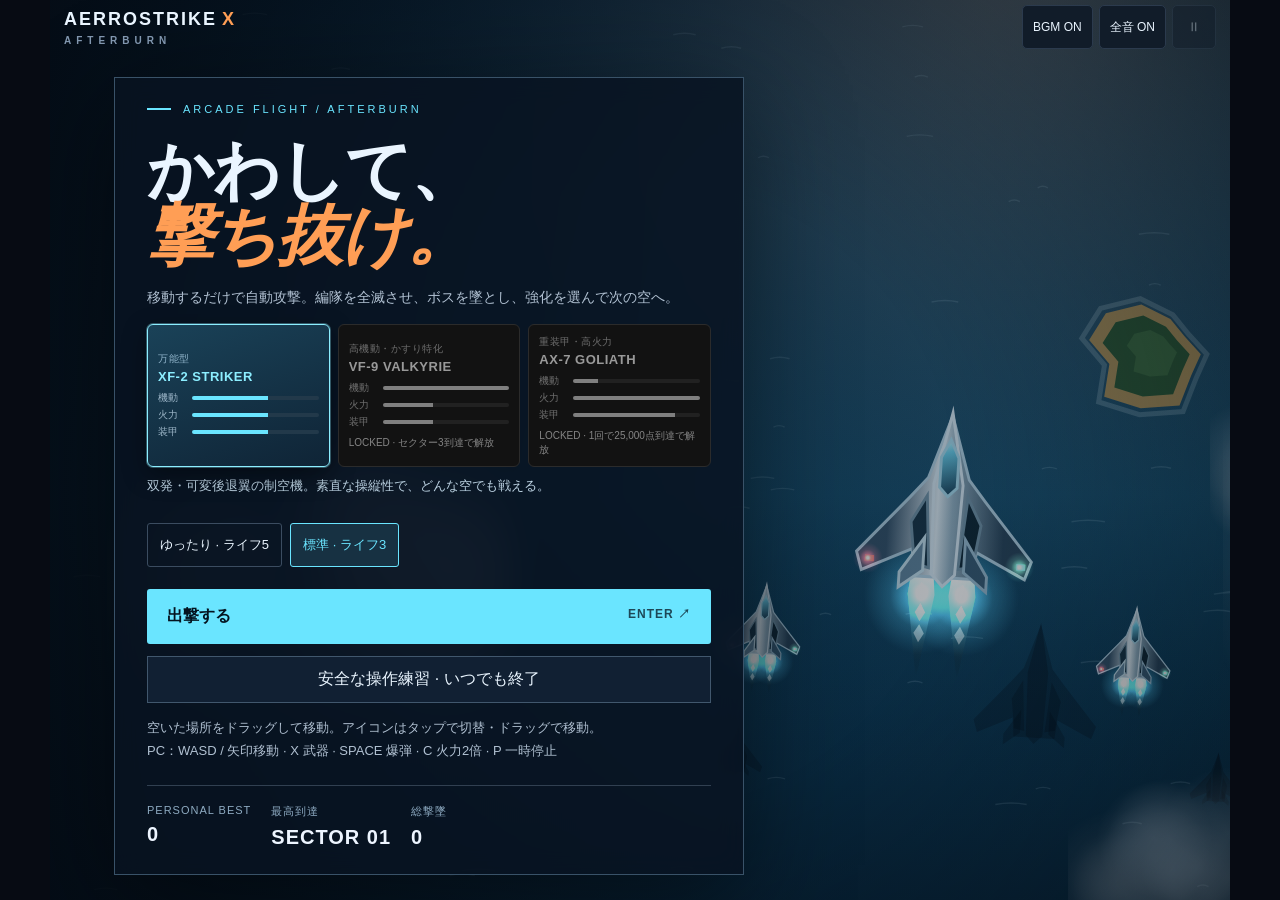
==== index.html @ 3c18a279 "AFTERBURN overhaul: journey-map driven rebuild of visuals, audio and progression Split the single ga" ====
<!doctype html><html lang="ja"><head><meta charset="utf-8"><meta name="viewport" content="width=device-width,initial-scale=1,viewport-fit=cover"><meta name="theme-color" content="#070d19"><meta name="description" content="3機の戦闘機、4つの武器、5つの空域と3体のボス。指先で切り抜けるアーケード空戦。"><title>AERROSTRIKE X — AFTERBURN</title><style>:root{color-scheme:dark;--cyan:#6ae5ff;--orange:#ff9e55;--muted:#8297af}*{box-sizing:border-box}body{margin:0;background:#070b13;color:#eaf5ff;font-family:Inter,'Arial',sans-serif;height:100dvh;overflow:hidden}button,a{-webkit-tap-highlight-color:transparent}button{font:inherit;color:inherit;cursor:pointer}button:focus-visible,a:focus-visible{outline:2px solid var(--cyan);outline-offset:3px}#app{max-width:1180px;margin:auto;height:100%;padding:0 24px;display:flex;flex-direction:column}header{height:78px;flex-shrink:0;display:flex;align-items:center;justify-content:space-between;border-bottom:1px solid #223040}.brand{font-size:20px;font-weight:900;letter-spacing:2px;text-decoration:none;color:inherit}.brand>span{color:var(--orange);margin-left:5px}.brand small{display:block;color:var(--muted);font-size:10px;letter-spacing:5px;margin-top:5px}.top-actions{display:flex;gap:10px}.top-actions button{background:#111c29;border:1px solid #2b3a4d;border-radius:5px;min-width:44px;height:38px;font-size:13px}#arena{position:relative;flex:1;min-height:0;margin-top:16px;border:1px solid #28394a;overflow:hidden;background:#081624}canvas{width:100%;height:100%;display:block;touch-action:none}#hud{position:absolute;top:22px;left:24px;right:24px;display:flex;justify-content:space-between;pointer-events:none;text-shadow:0 2px 6px #000}#hud small{display:block;font-size:11px;letter-spacing:2px;color:#a4b9cd}#hud strong{display:block;font-size:26px;letter-spacing:2px;margin-top:6px;font-variant-numeric:tabular-nums}#combo,#time{display:block;font-size:12px;margin-top:7px;color:var(--cyan)}.hud-right{text-align:right}#hp{color:var(--cyan)!important;font-size:18px!important}#bossbar{position:absolute;left:25%;right:25%;top:22px;color:#ff927e;font-size:10px;letter-spacing:2px;text-align:center}#bossbar i{display:block;background:#44212c;height:5px;margin-top:8px}#bossfill{display:block;background:#ff7667;height:100%;width:100%}#notice{position:absolute;top:23%;left:0;right:0;text-align:center;font-size:19px;letter-spacing:3px;color:#9feaff;pointer-events:none;text-shadow:0 2px 8px #000}.coordinates{position:absolute;bottom:12px;left:20px;right:20px;display:flex;justify-content:space-between;font-size:9px;color:#557084;letter-spacing:2px;pointer-events:none}#overlay{position:absolute;inset:0;display:flex;align-items:center;justify-content:center;padding:20px;background:linear-gradient(90deg,#06101bd9,#06101b36,#06101b9c);overflow:auto}#overlay[hidden]{display:none}#panel{width:100%;max-width:630px;padding:25px 32px;background:#091321d9;border:1px solid #395268;box-shadow:0 25px 100px #0007;backdrop-filter:blur(12px)}.eyebrow{font-size:11px;color:var(--cyan);letter-spacing:3px;display:flex;align-items:center;gap:12px}.eyebrow:before{content:'';width:24px;height:2px;background:var(--cyan)}h1{font-size:clamp(38px,6vw,66px);font-weight:900;letter-spacing:-2px;line-height:.98;margin:23px 0 17px}h1 span{display:block;color:var(--orange);font-style:italic}h2{font-size:28px;margin:17px 0}p{color:#b1c1d2;font-size:14px;line-height:1.8}.primary{width:100%;border:0;background:var(--cyan);color:#04131f;font-weight:800;padding:17px 20px;text-align:left;display:flex;justify-content:space-between;margin-top:22px;border-radius:3px}.primary:hover{background:#adf2ff}.secondary{padding:12px 16px;border:1px solid #41576d;background:#112033;margin-top:12px;width:100%}.record{display:flex;gap:32px;margin:22px 0 0;padding-top:18px;border-top:1px solid #314051;color:#8eabc2;font-size:11px;letter-spacing:1px}.record b{display:block;font-size:20px;color:#edf5ff;margin-top:7px}.instructions{font-size:12px;margin-bottom:0}.choices{display:grid;grid-template-columns:repeat(3,1fr);gap:10px;margin-top:22px}.choice{background:#11243a;border:1px solid #375673;text-align:left;padding:18px 12px;border-radius:4px}.choice:hover{border-color:var(--cyan);transform:translateY(-3px)}.choice strong{display:block;color:var(--cyan);font-size:17px;margin:10px 0}.choice small{font-size:12px;color:#b9ccdc;line-height:1.7;display:block}.difficulty{display:flex;gap:8px;margin-top:18px}.difficulty button{border:1px solid #3b4c60;background:transparent;padding:9px 15px;font-size:13px;border-radius:3px}.difficulty .selected{border-color:var(--cyan);color:var(--cyan);background:#173142}footer{display:flex;align-items:center;gap:12px;padding:17px 0 10px;flex-shrink:0}footer small{font-size:10px;letter-spacing:1px;color:#8096ac}.weapon-group{flex:1}.weapon-group>small{display:block;margin-bottom:7px}.weapon-group>small span{color:#566e83}#weapons{display:flex;gap:5px}#weapons button{min-width:65px;padding:8px 10px;background:#101d2a;border:1px solid #293d51;border-radius:3px;color:#8da9bf;font-size:12px}#weapons button.active{border-color:var(--cyan);color:#e6faff;background:#173242}#weapons button small{display:block;margin-top:4px;font-size:10px}#bomb,#boost{position:relative;min-width:138px;height:64px;background:#191f29;border:1px solid #5c4540;border-radius:4px;text-align:left;padding:10px 12px;overflow:hidden}#bomb>span,#boost>span{float:left;font-size:31px;color:var(--orange);margin-right:12px}#bomb b,#boost b{font-size:12px;display:block;line-height:1.8}#bomb small,#boost small{font-size:9px;letter-spacing:0}#bomb em{font-style:normal;color:var(--orange)}#boost{border-color:#275368;background:#0c2431}#boost>span{color:var(--cyan)}#boost i{position:absolute;bottom:0;left:0;height:3px;background:var(--cyan);width:0}button:disabled{opacity:.45;cursor:default}.desktop-hint{height:28px;color:#637b91;font-size:11px;display:flex;justify-content:space-between}.stats{display:grid;grid-template-columns:repeat(3,1fr);gap:10px}.stats b{display:block;font-size:24px;color:#effaff}.stats small{font-size:11px;color:#96adc3}@media(max-width:640px){#app{padding:0 10px;padding-top:env(safe-area-inset-top)}header{height:58px}.brand{font-size:15px}.brand small{font-size:8px;letter-spacing:3px}.top-actions button{height:34px}#arena{margin-top:8px}#hud{top:14px;left:14px;right:14px}#hud strong{font-size:22px}#bossbar{top:87px;left:17%;right:17%}#panel{padding:23px 20px}h1{font-size:46px}.record{margin-top:17px;padding-top:12px}.primary{margin-top:17px;padding:15px}footer{flex-wrap:wrap;gap:8px;padding:9px 0 calc(9px + env(safe-area-inset-bottom))}.weapon-group{flex:1 1 100%}.weapon-group>small{display:none}#weapons button{flex:1;padding:6px 4px;min-width:0}#bomb,#boost{flex:1;height:51px;padding:5px 12px}.desktop-hint{display:none}.coordinates{font-size:7px}.choices{gap:6px}.choice{padding:12px 8px}.choice strong{font-size:14px}.instructions{font-size:11px}.eyebrow{font-size:10px}.record b{font-size:17px}}@media(max-height:620px){header{height:45px}#panel{padding:12px 20px}h1{font-size:34px;margin:10px 0}.record,.instructions{display:none}p{margin:8px 0}.primary{margin-top:12px;padding:12px}.difficulty{margin-top:8px}footer{padding:6px 0}.desktop-hint{display:none}}@media(prefers-reduced-motion:reduce){*{scroll-behavior:auto}.choice:hover{transform:none}}
/* Player-first clarity and touch targets */
#app{max-width:940px}.top-actions{gap:6px}.top-actions button{min-height:44px;padding:0 10px}.brand{font-size:18px}#overlay{align-items:safe center}#panel{max-height:100%;overflow-y:auto;overscroll-behavior:contain}#mission{position:absolute;top:96px;left:24px;right:24px;pointer-events:none;color:#c8e4f2;font-size:13px;letter-spacing:.3px}#mission>i{display:block;height:2px;background:#224253;margin-top:8px}#missionfill{display:block;height:100%;background:#6ae5ff;width:0}#bossbar{top:129px;left:24%;right:24%}#bossbar span{font-size:11px}#notice{top:34%;font-size:16px;letter-spacing:1px;padding:0 12px}#guide{position:absolute;bottom:35px;left:12px;right:12px;text-align:center;border:1px solid #517383;background:#091c2deb;padding:12px;font-size:14px;line-height:1.6;pointer-events:none;color:#d3f3ff}#guide[hidden]{display:none}#guide button{pointer-events:auto;display:block;min-height:44px;margin:8px auto 0;background:#6ae5ff;color:#071726;border:0;border-radius:3px;padding:8px 20px;font-weight:700}.combo-track{display:block;height:3px;width:110px;background:#243e4a;margin-top:6px}#combofill{display:block;background:#79f0d1;height:100%;width:0}#weapons button{min-height:46px;font-size:14px}#weapons button small{font-size:12px}#bomb,#boost{min-width:162px}#bomb b,#boost b{font-size:14px}#bomb small,#boost small{font-size:11px}#boost.ready{border-color:#c0f8ff;box-shadow:0 0 16px #5bdfff35;background:#153b4b}.next-tip{border-left:3px solid #72d4ed;padding-left:12px;color:#ddedf6}.difficulty button{min-height:44px;padding:9px 12px}.instructions{font-size:13px}.coordinates{display:none}.record{gap:20px}.choice:disabled{transform:none}.stats small{font-size:13px}.choice small{font-size:13px}
@media(max-width:640px){#app{padding-left:8px;padding-right:8px}.brand{font-size:12px;letter-spacing:1px}.brand small{letter-spacing:2px}.top-actions button{font-size:11px;min-width:40px;padding:0 7px}.top-actions{gap:4px}#hud strong{font-size:20px}#hp{font-size:14px!important}#mission{top:94px;left:14px;right:14px;font-size:12px}#bossbar{top:123px}#notice{top:38%}#bomb,#boost{min-width:0;height:56px}#bomb>span,#boost>span{font-size:24px;margin-right:8px}#boost small,#bomb small{font-size:10px}#weapons button{padding:5px;min-height:44px}#panel{padding:20px 17px}h1{font-size:40px}.record{display:none}.difficulty{gap:6px}.difficulty button{font-size:12px;flex:1}footer{padding-bottom:calc(6px + env(safe-area-inset-bottom))}.choice strong{font-size:15px}.choices{grid-template-columns:1fr}.choice{padding:9px 12px}.choice strong{margin:4px 0}.choice small:first-child{display:none}}
@media(max-height:620px){#hud{top:8px}#mission{top:75px}#bossbar{top:102px}#notice{top:48%}#guide{bottom:8px;padding:6px}h1{font-size:30px}#panel{padding:12px 16px}.primary,.secondary{min-height:44px}.instructions{display:block}header{min-height:50px}.desktop-hint{display:none}}@media(max-width:370px){.brand small{display:none}.top-actions button{padding:0 4px;font-size:10px}.brand{font-size:11px}#boost small{font-size:9px}}

/* Immersive flight: controls never take space away from the canvas. */
#app{position:relative;max-width:1180px;width:100%;padding:0;height:100dvh;isolation:isolate}
#arena{position:absolute;inset:0;margin:0;border:0;min-height:0}
header{position:absolute;z-index:5;top:env(safe-area-inset-top,0px);left:max(14px,env(safe-area-inset-left,0px));right:max(14px,env(safe-area-inset-right,0px));height:54px;min-height:0;border:0;pointer-events:none}
header a,header button{pointer-events:auto}.top-actions button{height:44px;min-width:44px;font-size:12px}
#app[data-screen="playing"] .brand,#app[data-screen="playing"] #music,#app[data-screen="playing"] #sound{display:none}
.top-actions{margin-left:auto}
#hud{top:calc(env(safe-area-inset-top,0px) + 14px);left:max(14px,env(safe-area-inset-left,0px));right:calc(max(14px,env(safe-area-inset-right,0px)) + 58px)}
#hud strong{font-size:22px;margin-top:4px}#hud small{font-size:12px;letter-spacing:1px}#hp{font-size:15px!important}#combo,#time{font-size:12px;margin-top:4px}
#mission{top:calc(env(safe-area-inset-top,0px) + 98px);left:14px;right:14px;font-size:12px}#mission>i{margin-top:5px}#bossbar{top:calc(env(safe-area-inset-top,0px) + 130px);left:20%;right:20%}
#app:not([data-screen="playing"]) #hud,#app:not([data-screen="playing"]) #mission,#app:not([data-screen="playing"]) #bossbar{visibility:hidden}
#flight-controls{position:absolute;z-index:3;inset:auto max(12px,env(safe-area-inset-right,0px)) calc(env(safe-area-inset-bottom,0px) + 12px) max(12px,env(safe-area-inset-left,0px));display:flex;flex-wrap:nowrap;justify-content:space-between;align-items:end;gap:10px;padding:0;margin:0;pointer-events:none}
#flight-controls[hidden]{display:none}#flight-controls button{pointer-events:auto;touch-action:manipulation;box-shadow:0 3px 14px #0004}
#guide{z-index:2;bottom:calc(env(safe-area-inset-bottom,0px) + 88px);left:14px;right:14px;max-width:460px;margin:auto;background:#091c2dd9;padding:8px;font-size:13px}
#notice{top:29%;font-size:16px}.desktop-hint{display:none}
#overlay{z-index:4;padding:calc(env(safe-area-inset-top,0px) + 70px) 18px calc(env(safe-area-inset-bottom,0px) + 18px)}

/* Four direct weapon keys, two abilities, one shallow row. */
#flight-controls{left:max(8px,env(safe-area-inset-left,0px));right:max(8px,env(safe-area-inset-right,0px));bottom:calc(env(safe-area-inset-bottom,0px) + 6px);gap:8px;align-items:center}
#weapons{display:flex;flex:none;gap:4px}.abilities{display:flex;flex:none;gap:4px}
#weapons button,#bomb,#boost{position:relative;flex:none;width:48px;height:48px;min-width:44px;min-height:48px;padding:3px 2px;border:1px solid #486679;border-radius:9px;text-align:center;background:#102634d9;color:#c9e3ed;overflow:hidden}
#flight-controls svg{display:block;width:23px;height:23px;margin:0 auto;fill:none;stroke:currentColor;stroke-width:1.8;stroke-linecap:round;stroke-linejoin:round;pointer-events:none}
#weapons button small,#bomb small,#boost small{display:block;font-size:12px;line-height:16px;margin:1px 0 0;letter-spacing:0;color:inherit;white-space:nowrap}
#weapons .ammo,#bomb em{position:absolute;right:3px;top:2px;min-width:12px;border-radius:3px;background:#10212eee;padding:0 1px;color:#ccecf7;font-size:12px;line-height:13px;font-style:normal;font-variant-numeric:tabular-nums;pointer-events:none}
#weapons button.active{border:2px solid #8ceeff;background:#245065;color:#fff;padding:2px 1px;box-shadow:inset 0 -3px #8ceeff}#weapons button.active svg{stroke-width:2.3}
#weapons button:disabled{opacity:.45}#bomb{border-color:#a5784b;color:#ffcc95}#boost{border-color:#487a91;color:#b4edff}#boost.ready{border-color:#c0f8ff;background:#235064;box-shadow:0 0 12px #5bdfff55}#boost i{height:3px}
#guide{bottom:calc(env(safe-area-inset-bottom,0px) + 68px)}
@media(max-width:370px){#weapons button{width:44px}#bomb,#boost{width:46px}}
@media(max-height:500px) and (orientation:landscape){#mission{top:calc(env(safe-area-inset-top,0px) + 14px);left:30%;right:30%;text-align:center}#bossbar{top:calc(env(safe-area-inset-top,0px) + 58px);left:30%;right:30%}#notice{top:29%}#guide{left:28%;right:22%;bottom:66px}}

/* Fit Safari's actually visible area, including toolbar changes and rotation. */
html{width:100%;height:100%;overflow:hidden;overscroll-behavior:none}
body{position:fixed;inset:auto;left:var(--view-left,0px);top:var(--view-top,0px);width:var(--view-width,100%);height:var(--view-height,100dvh);overflow:hidden;overscroll-behavior:none}
#app{height:100%;max-height:100%;min-height:0;width:100%;overflow:hidden}
#game{touch-action:none;user-select:none;-webkit-user-select:none}#flight-controls{user-select:none;-webkit-user-select:none}
#flight-controls,#flight-controls button{touch-action:none}
#flight-controls button[data-overlap="true"]{background:#10263420;box-shadow:none;border-color:#9bcde480}
#weapons button.active[data-overlap="true"]{background:#24506530;border-color:#8ceeff;box-shadow:inset 0 -3px #8ceeff}
#flight-controls button[data-overlap="true"] svg{opacity:.45}
#flight-controls button[data-overlap="true"] small{color:#fff;text-shadow:0 1px 3px #000,0 0 3px #000}
#flight-controls button:disabled[data-overlap="true"]{opacity:.65}
.hit-cause{margin-bottom:6px;color:#ffd0bc;font-size:14px}

#mission{left:max(14px,env(safe-area-inset-left,0px));right:max(14px,env(safe-area-inset-right,0px))}
@media(max-height:500px) and (orientation:landscape){#mission{left:30%;right:30%}#overlay{padding-left:max(18px,env(safe-area-inset-left,0px));padding-right:max(18px,env(safe-area-inset-right,0px))}}

/* ---- AFTERBURN overhaul: hangar, results, sector tally ---- */
#power{display:block;font-size:11px;margin-top:5px;color:#ffb27a;letter-spacing:1px}
#hp.danger{color:#ff6b7a!important;animation:hpPulse 1s ease-in-out infinite}
@keyframes hpPulse{50%{opacity:.45}}
.lede{margin:0 0 4px}
.hangar{display:grid;grid-template-columns:repeat(3,1fr);gap:8px;margin-top:14px}
.craft{position:relative;text-align:left;background:#0e2031;border:1px solid #2f4a61;border-radius:6px;padding:10px 10px 9px;min-height:44px;transition:border-color .15s,transform .15s}
.craft:hover:not(:disabled){border-color:#6ae5ff;transform:translateY(-2px)}
.craft.selected{border-color:#8ceeff;background:linear-gradient(160deg,#1a4258,#0f2436);box-shadow:0 0 0 1px #8ceeff55,0 8px 24px #0006}
.craft small{display:block;font-size:10px;color:#8fb3c9;letter-spacing:.5px}.craft strong{display:block;font-size:13px;margin:3px 0 7px;color:#eafaff;letter-spacing:.5px;white-space:nowrap;overflow:hidden;text-overflow:ellipsis}
.craft.selected strong{color:#8ceeff}
.bars{display:grid;gap:3px}.bars i{display:grid;grid-template-columns:30px 1fr;align-items:center;font-style:normal;gap:4px}.bars em{font-style:normal;font-size:10px;color:#9db6c8}
.bars b{display:block;height:4px;background:linear-gradient(90deg,#6ae5ff calc(var(--v)*20%),#22394a calc(var(--v)*20%));border-radius:2px}
.craft:disabled{opacity:1;filter:grayscale(1) brightness(.62)}.craft .lock{display:block;margin-top:7px;font-size:10px;color:#ffcf9a;line-height:1.4}
.craft .new{position:absolute;top:6px;right:6px;font-size:9px;font-weight:800;background:#ff9e55;color:#1a0d02;padding:1px 5px;border-radius:3px}
.craft-desc{font-size:12.5px;margin:8px 0 0;color:#bcd2e2;min-height:2.4em}
.tally{margin:12px 0 6px;border:1px solid #2c475d;border-radius:6px;padding:8px 12px;background:#0b1a29}
.tally div{display:flex;justify-content:space-between;font-size:13px;padding:4px 0;color:#cfe3f0}.tally b{font-variant-numeric:tabular-nums;color:#ffe498}.tally .zero{opacity:.45}.tally .total{border-top:1px solid #2c475d;margin-top:4px;padding-top:7px}.tally .total b{color:#eafcff;font-size:17px}
.next-sector{font-size:12px;letter-spacing:1px;color:#8ef0ff;margin:10px 0 0}
.result-head{display:flex;align-items:center;gap:18px}.result-head h1{margin:6px 0 4px}.result-head h2{margin:10px 0 0;font-size:22px}
.rank{flex:none;width:78px;height:78px;display:grid;place-items:center;font-size:52px;font-weight:900;font-style:italic;border-radius:10px;border:2px solid currentColor;background:#0b1a29;text-shadow:0 0 18px currentColor}
.rank-S{color:#ffe36e}.rank-A{color:#ff9e55}.rank-B{color:#6ae5ff}.rank-C{color:#9fd6a8}.rank-D{color:#9aa9b8}
.stats{grid-template-columns:repeat(4,1fr)!important}
.unlock{border:1px solid #ff9e55;background:#2a1708;color:#ffd2a8;padding:8px 12px;border-radius:5px;font-weight:700;font-size:13px}
.primary span{font-size:12px;letter-spacing:1px;opacity:.75}
#overlay{background:linear-gradient(90deg,#040b14e6,#06101b66 60%,#06101b33)}
@media(max-width:640px){.hangar{grid-template-columns:repeat(3,1fr);gap:5px}.craft{padding:7px 6px}.craft strong{font-size:11px}.craft small{font-size:9px}.bars em{font-size:9px}.bars i{grid-template-columns:24px 1fr}.craft .lock{font-size:9px}.craft-desc{font-size:12px}.rank{width:60px;height:60px;font-size:40px}.stats{grid-template-columns:repeat(2,1fr)!important}.result-head h2{font-size:18px}#overlay{background:#040b14cc}}
@media(max-height:620px){.craft-desc{display:none}.lede{display:none}}
@media(prefers-reduced-motion:reduce){#hp.danger{animation:none}.craft{transition:none}}
@media(min-width:900px){#overlay{justify-content:flex-start;padding-left:max(40px,5vw)}}
#app[data-boss="1"] #mission{visibility:hidden}#app[data-boss="1"] #bossbar{top:calc(env(safe-area-inset-top,0px) + 92px)}
@media(max-height:500px) and (orientation:landscape){#app[data-boss="1"] #bossbar{top:calc(env(safe-area-inset-top,0px) + 14px)}}
</style></head><body><main id="app"><header><a class="brand" href="./">AERROSTRIKE<span>X</span><small>AFTERBURN</small></a><div class="top-actions"><button id="music" aria-label="BGMのオンオフ">BGM ON</button><button id="sound" aria-label="音のオンオフ">全音 ON</button><button id="pause" aria-label="一時停止">Ⅱ</button></div></header><section id="arena"><canvas id="game" aria-label="空戦ゲーム。ドラッグまたは矢印キーで移動"></canvas><div id="hud"><div><small>SCORE</small><strong id="score">000000</strong><span id="combo">×1 COMBO</span><i class="combo-track"><b id="combofill"></b></i></div><div class="hud-right"><small id="wave">SECTOR 01</small><strong id="hp">◆ ◆ ◆</strong><span id="time">00:00</span><span id="power">PWR ▮▯▯▯</span></div></div><div id="bossbar" hidden><span id="bossname">WARNING / SENTINEL</span><i><b id="bossfill"></b></i></div><div id="mission"><span id="objective"></span><i><b id="missionfill"></b></i></div><div id="guide" hidden></div><div id="notice" aria-live="polite"></div><div id="overlay"><div id="panel"></div></div><div class="coordinates">AX / FLIGHT SYSTEMS<span>LIVE TELEMETRY</span></div></section><footer id="flight-controls" hidden aria-label="戦闘操作"><div id="weapons" role="group" aria-label="武器を1タップで切替"></div><div class="abilities"><button id="bomb" title="爆弾：敵弾を一掃 / SPACE" aria-label="爆弾で画面内の敵弾を消す"><svg viewBox="0 0 24 24" aria-hidden="true"><circle cx="11" cy="14" r="7"/><path d="m15 8 2-3m0 0h3m-3 0V2M5 14h4m-2-2v4"/></svg><em id="bombs">3</em><small>爆弾</small></button><button id="boost" title="火力2倍 / C" aria-label="充電後に火力2倍を発動"><svg viewBox="0 0 24 24" aria-hidden="true"><path d="m14 2-9 12h7l-2 8 9-12h-7z"/></svg><small id="energy">0%</small><i id="energyfill"></i></button></div></footer><div class="desktop-hint">ドラッグ / WASD / 矢印キーで移動 <span>自動攻撃 · P 一時停止</span></div></main><script>
'use strict';
// AERROSTRIKE X — AFTERBURN
// Shared helpers, persistent data, airframes, sector themes and boss roster.
const $=id=>document.getElementById(id),canvas=$('game'),ctx=canvas.getContext('2d'),TAU=Math.PI*2;
const clamp=(v,a,b)=>Math.max(a,Math.min(b,v)),rand=(a,b)=>a+Math.random()*(b-a),lerp=(a,b,t)=>a+(b-a)*t;
const pick=a=>a[Math.floor(Math.random()*a.length)];
const reduced=matchMedia('(prefers-reduced-motion: reduce)').matches;
const store={
 get(k,f){try{const v=localStorage.getItem(k);return v===null?f:JSON.parse(v)}catch{return f}},
 set(k,v){try{localStorage.setItem(k,JSON.stringify(v))}catch{}}
};
function buzz(p){if(reduced)return;try{if(typeof navigator!=='undefined'&&navigator.vibrate)navigator.vibrate(p)}catch{}}

let music=store.get('ax-music',1)!==0,muted=store.get('ax-muted',0)===1,trained=store.get('ax-trained',0)===1;
let records=store.get('ax-records',null)||{easy:0,normal:0},lastRuns=store.get('ax-runs',null)||{};
let hangar=Object.assign({selected:'striker',unlocked:['striker'],seen:['striker']},store.get('ax-hangar',null)||{});
let career=Object.assign({flights:0,kills:0,bestSector:1,bestScore:0},store.get('ax-career',null)||{});
let W=900,H=650,dpr=1,state='menu',mode='normal',last=0,ambient=0,keys={},pointer=null,quality=1;
let controlRects=[],suppressControlClickUntil=0;
let g,shots=[],enemies=[],hostile=[],particles=[],rings=[],drops=[],labels=[],beams=[],best=0,audio;

const weaponNames=['PULSE','LASER','SEEKER','SPREAD'],weaponLabels=['通常','レーザー','追尾弾','散弾'];
const weaponHelp=['通常：弾数無制限','レーザー：直線に集中攻撃','追尾弾：照準を合わせず攻撃','散弾：広い範囲を攻撃'];
const AMMO_FULL=[Infinity,80,28,60];

// Three airframes with distinct silhouettes and handling. Stats: [機動, 火力, 装甲] on a 1–5 scale.
const AIRFRAMES=[
 {id:'striker',name:'XF-2 STRIKER',role:'万能型',desc:'双発・可変後退翼の制空機。素直な操縦性で、どんな空でも戦える。',speed:1,hp:0,rate:1,damage:1,hitbox:5,graze:1,stats:[3,3,3],unlock:null},
 {id:'valkyrie',name:'VF-9 VALKYRIE',role:'高機動・かすり特化',desc:'前進翼とカナードの迎撃機。当たり判定が最小で、敵弾をかすめるほど必殺技が溜まる。火力は控えめ。',speed:1.22,hp:0,rate:1.15,damage:.84,hitbox:3.5,graze:1.8,stats:[5,2,2],unlock:{sector:3,text:'セクター3到達で解放'}},
 {id:'goliath',name:'AX-7 GOLIATH',role:'重装甲・高火力',desc:'四発の重攻撃機。一撃が重くライフ+1。ただし機体が大きく被弾しやすい。',speed:.84,hp:1,rate:.85,damage:1.32,hitbox:7.5,graze:.7,stats:[1,5,4],unlock:{score:25000,text:'1回で25,000点到達で解放'}}
];
const airframe=id=>AIRFRAMES.find(a=>a.id===(id||hangar.selected))||AIRFRAMES[0];
function checkUnlocks(){const fresh=[];for(const a of AIRFRAMES){if(hangar.unlocked.includes(a.id)||!a.unlock)continue;if((a.unlock.sector&&career.bestSector>=a.unlock.sector)||(a.unlock.score&&career.bestScore>=a.unlock.score)){hangar.unlocked.push(a.id);fresh.push(a)}}if(fresh.length)store.set('ax-hangar',hangar);return fresh}

// Sector environments cycle every five sectors. Every palette stays dark enough that bullets read clearly.
const THEMES=[
 {name:'OCEAN DAWN',jp:'夜明けの洋上',ground:'ocean',sky:['#0d3552','#0f4a6c','#082a42'],cloud:[226,240,255],cloudAlpha:.5,shadow:.26,glare:'#ffb47a'},
 {name:'DESERT CANYON',jp:'灼熱の峡谷',ground:'desert',sky:['#3b2416','#56331d','#2c1a10'],cloud:[255,232,205],cloudAlpha:.28,shadow:.32,glare:'#ffcf86'},
 {name:'NIGHT CITY',jp:'眠らない街',ground:'city',sky:['#060a18','#0b1228','#04060f'],cloud:[120,130,170],cloudAlpha:.32,shadow:.18,glare:'#7a8cff'},
 {name:'STORM FRONT',jp:'雷雲突破',ground:'storm',sky:['#161d29','#202a39','#0e131b'],cloud:[150,165,185],cloudAlpha:.62,shadow:.2,glare:'#c4d8ff'},
 {name:'STRATOSPHERE',jp:'成層圏',ground:'space',sky:['#02040c','#061430','#010208'],cloud:[180,210,255],cloudAlpha:.12,shadow:0,glare:'#6ec8ff'}
];
const BOSSES=[
 {id:'sentinel',name:'SENTINEL',jp:'哨戒要塞'},
 {id:'leviathan',name:'LEVIATHAN',jp:'重爆撃艦'},
 {id:'phantom',name:'PHANTOM',jp:'亡霊戦闘機'}
];

// Fully synthesized audio: a lookahead music sequencer (menu / stage / boss), layered SFX, reverb and echo.
// Nothing is downloaded; every sound is built from oscillators and a shared noise buffer.
const NOTE_IDX={C:0,D:2,E:4,F:5,G:7,A:9,B:11};
const midiOf=n=>{const m=/^([A-G])([#b]?)(\d)$/.exec(n);return 12*(+m[3]+1)+NOTE_IDX[m[1]]+(m[2]==='#'?1:m[2]==='b'?-1:0)};
const hz=m=>440*Math.pow(2,(m-69)/12);
// "A4 . . C5 - ..." → one entry per 16th step; '.' sustains the previous note, '-' is a rest.
function seq(s){const t=s.trim().split(/\s+/),out=new Array(t.length).fill(null);for(let i=0;i<t.length;i++){if(t[i]==='.'||t[i]==='-')continue;let len=1;while(i+len<t.length&&t[i+len]==='.')len++;out[i]={m:midiOf(t[i]),len}}return out}
const TRACKS={
 menu:{bpm:92,style:'menu',
  chords:[[57,60,64,67],[53,57,60,64],[55,59,60,64],[55,59,62,64]],roots:[45,41,48,40],
  lead:seq(`E5 . . . . . . . D5 . . . C5 . . .  C5 . . . . . . . A4 . . . . . . .  G4 . . . . . C5 . . . D5 . . . E5 .  B4 . . . . . . . - . . . . . . .`)},
 stage:{bpm:138,style:'stage',
  chords:[[57,60,64],[53,57,60],[60,64,67],[55,59,62]],roots:[45,41,48,43],
  lead:seq(`A4 . . . E5 . . . D5 . C5 . B4 . C5 .  A4 . . . . . . . - . F4 . A4 . C5 .  G5 . . . E5 . . . C5 . D5 . E5 . G5 .  D5 . . . B4 . . . G4 . A4 . B4 . D5 .`)},
 boss:{bpm:152,style:'boss',
  chords:[[50,53,57],[50,53,58],[48,52,55],[49,52,57]],roots:[38,34,36,33],
  lead:seq(`D5 . . D5 . . F5 . . E5 . . D5 . C5 .  D5 . . . . . A4 . . . Bb4 . . . A4 .  G4 . . C5 . . E5 . . G5 . . F5 . E5 .  E5 . . . C#5 . . . A4 . . . E5 . A5 .`)}
};
const FX_GAP={shot:.055,laser:.06,spread:.06,missile:.12,wing:.09,hit:.04,kill:.045,graze:.05,big:.09,pick:.05,dive:.2};
class Synth{
 constructor(){const AC=window.AudioContext||window.webkitAudioContext;if(!AC)return;const c=this.c=new AC();
  const comp=c.createDynamicsCompressor();comp.threshold.value=-16;comp.knee.value=12;comp.ratio.value=4;comp.attack.value=.003;comp.release.value=.25;comp.connect(c.destination);
  this.master=c.createGain();this.master.gain.value=muted?0:.85;this.master.connect(comp);
  this.mbus=c.createGain();this.mbus.gain.value=music?.5:0;this.mbus.connect(this.master);
  this.sfx=c.createGain();this.sfx.gain.value=.9;this.sfx.connect(this.master);
  // Shared hall reverb (generated impulse) and a tempo-free echo for arpeggios.
  this.verb=c.createConvolver();this.verb.buffer=this.impulse(2.4,2.8);this.verbIn=c.createGain();this.verbIn.gain.value=.32;this.verbIn.connect(this.verb);this.verb.connect(this.master);
  this.delayIn=c.createGain();this.delayIn.gain.value=.3;const d=c.createDelay(1),fb=c.createGain();d.delayTime.value=.33;fb.gain.value=.34;this.delayIn.connect(d);d.connect(fb);fb.connect(d);d.connect(this.mbus);d.connect(this.verbIn);
  const len=c.sampleRate*2;this.noiseBuf=c.createBuffer(1,len,c.sampleRate);const data=this.noiseBuf.getChannelData(0);for(let i=0;i<len;i++)data[i]=Math.random()*2-1;
  // Jet engine: low triangle plus filtered rumble, both following thrust.
  this.engineGain=c.createGain();this.engineGain.gain.value=0;this.engineGain.connect(this.sfx);
  this.engine=c.createOscillator();this.engine.type='triangle';this.engine.frequency.value=55;this.engine.connect(this.engineGain);this.engine.start();
  this.roar=c.createBufferSource();this.roar.buffer=this.noiseBuf;this.roar.loop=true;this.roarFilter=c.createBiquadFilter();this.roarFilter.type='lowpass';this.roarFilter.frequency.value=380;this.roarGain=c.createGain();this.roarGain.gain.value=.55;this.roar.connect(this.roarFilter);this.roarFilter.connect(this.roarGain);this.roarGain.connect(this.engineGain);this.roar.start();
  this.engineNext=0;this.track=null;this.step=0;this.nextNote=0;this.last={};}
 impulse(sec,decay){const c=this.c,n=Math.floor(c.sampleRate*sec),b=c.createBuffer(2,n,c.sampleRate);for(let ch=0;ch<2;ch++){const d=b.getChannelData(ch);for(let i=0;i<n;i++)d[i]=(Math.random()*2-1)*Math.pow(1-i/n,decay)}return b}
 resume(){if(this.c?.state==='suspended')this.c.resume().catch(()=>{});}
 ok(){return this.c&&this.c.state==='running'}
 // Envelope + optional filter chain shared by oscillators and noise.
 shape(src,o,t){const c=this.c;let node=src;if(o.filter){const f=c.createBiquadFilter();f.type=o.filter;f.frequency.setValueAtTime(o.ff,t);if(o.fend)f.frequency.exponentialRampToValueAtTime(o.fend,t+o.d);f.Q.value=o.q||.8;node.connect(f);node=f}
  const a=c.createGain(),att=Math.min(o.a||.004,o.d*.5);a.gain.setValueAtTime(.0001,t);a.gain.exponentialRampToValueAtTime(Math.max(.0002,o.v),t+att);if(o.hold&&o.hold<o.d)a.gain.setValueAtTime(o.v,t+o.hold);a.gain.exponentialRampToValueAtTime(.0001,t+o.d);
  node.connect(a);a.connect(o.dest||this.sfx);if(o.verb)a.connect(this.verbIn);if(o.echo)a.connect(this.delayIn);}
 voice(o){const c=this.c,t=o.t??c.currentTime,s=c.createOscillator();s.type=o.type||'sine';s.frequency.setValueAtTime(o.f,t);if(o.end)s.frequency.exponentialRampToValueAtTime(Math.max(20,o.end),t+o.d);if(o.detune)s.detune.value=o.detune;this.shape(s,o,t);s.start(t);s.stop(t+o.d+.05)}
 noise(o){const c=this.c,t=o.t??c.currentTime,s=c.createBufferSource();s.buffer=this.noiseBuf;this.shape(s,o,t);s.start(t,Math.random()*1.4);s.stop(t+o.d+.05)}
 tone(f,d=.1,type='sine',v=.1,end=f){if(!this.ok()||muted)return;this.voice({f,d,type,v,end})}
 fx(n){if(!this.ok()||muted)return;const t=this.c.currentTime,gap=FX_GAP[n];if(gap){if(t-(this.last[n]||0)<gap)return;this.last[n]=t}const V=this.voice.bind(this),N=this.noise.bind(this);
  switch(n){
  case 'shot':V({type:'square',f:1150,end:520,d:.045,v:.022,filter:'lowpass',ff:3200});break;
  case 'laser':V({type:'sawtooth',f:2100,end:700,d:.09,v:.026,filter:'lowpass',ff:4200});V({f:1400,end:900,d:.06,v:.03});break;
  case 'missile':N({filter:'bandpass',ff:800,fend:3200,q:1.4,d:.24,v:.09});V({type:'triangle',f:220,end:90,d:.16,v:.03});break;
  case 'spread':V({type:'square',f:520,end:180,d:.07,v:.022,filter:'lowpass',ff:2400});N({filter:'highpass',ff:3000,d:.04,v:.03});break;
  case 'wing':V({type:'square',f:1500,end:800,d:.03,v:.01});break;
  case 'hit':N({filter:'highpass',ff:2600,d:.035,v:.06});V({type:'square',f:260,end:140,d:.04,v:.02});break;
  case 'kill':N({filter:'lowpass',ff:2000,fend:180,d:.4,v:.34,verb:1});V({f:140,end:38,d:.3,v:.34});break;
  case 'big':N({filter:'lowpass',ff:1200,fend:70,d:1.1,v:.5,verb:1});V({f:95,end:28,d:.85,v:.5});N({filter:'highpass',ff:4200,d:.14,v:.1});break;
  case 'part':N({filter:'lowpass',ff:1600,fend:120,d:.7,v:.45,verb:1});V({type:'square',f:320,end:60,d:.32,v:.07,filter:'lowpass',ff:1800});V({f:110,end:30,d:.5,v:.4});break;
  case 'boss':N({filter:'lowpass',ff:900,fend:40,d:2.8,v:.62,verb:1,a:.01});V({f:72,end:20,d:2.2,v:.6});N({filter:'highpass',ff:3800,d:.3,v:.14});for(let i=0;i<5;i++)N({t:t+.25+i*.32,filter:'lowpass',ff:1500,fend:100,d:.5,v:.3,verb:1});break;
  case 'hurt':V({type:'sawtooth',f:440,end:70,d:.42,v:.15,filter:'lowpass',ff:2200});N({filter:'bandpass',ff:900,d:.28,v:.32});V({f:90,end:40,d:.3,v:.3});break;
  case 'down':N({filter:'lowpass',ff:1400,fend:50,d:2,v:.6,verb:1});V({type:'sawtooth',f:300,end:30,d:1.4,v:.12,filter:'lowpass',ff:1200});V({f:80,end:22,d:1.6,v:.5});break;
  case 'nova':N({filter:'bandpass',ff:300,fend:4000,q:1.2,d:.45,v:.28});N({t:t+.32,filter:'lowpass',ff:1500,fend:55,d:1.7,v:.6,verb:1});V({t:t+.32,f:62,end:22,d:1.3,v:.6});break;
  case 'pick':V({f:880,d:.08,v:.09});V({t:t+.06,f:1320,d:.13,v:.08});break;
  case 'power':['C6','E6','G6','C7'].forEach((k,i)=>V({t:t+i*.055,type:'triangle',f:hz(midiOf(k)),d:.16,v:.08,verb:1}));break;
  case 'boost':V({type:'sawtooth',f:160,end:1300,d:.7,v:.08,filter:'lowpass',ff:600,fend:6000});N({filter:'highpass',ff:900,fend:7000,d:.7,v:.1,a:.3});break;
  case 'graze':V({f:2600,end:3200,d:.03,v:.022});break;
  case 'warning':for(let i=0;i<4;i++){V({t:t+i*.6,type:'square',f:880,d:.26,v:.06,filter:'lowpass',ff:2600,hold:.2});V({t:t+i*.6+.3,type:'square',f:660,d:.26,v:.06,filter:'lowpass',ff:2600,hold:.2})}V({type:'sawtooth',f:55,d:2.6,v:.12,a:.4,hold:2,filter:'lowpass',ff:400});break;
  case 'combo':V({type:'triangle',f:1046,d:.12,v:.06});V({t:t+.05,type:'triangle',f:1568,d:.2,v:.06,verb:1});break;
  case 'extend':['G5','C6','E6','G6','C7'].forEach((k,i)=>V({t:t+i*.07,type:'square',f:hz(midiOf(k)),d:.2,v:.04,filter:'lowpass',ff:3000,echo:1}));break;
  case 'ui':V({f:1200,d:.04,v:.035});break;
  case 'select':['C5','E5','G5','C6'].forEach(k=>V({type:'triangle',f:hz(midiOf(k)),d:.6,v:.045,verb:1,a:.01}));break;
  case 'dive':V({type:'square',f:600,end:1250,d:.15,v:.035,filter:'lowpass',ff:2500});break;
  case 'charge':V({f:300,end:1500,d:.9,v:.05,a:.3});break;
  case 'beam':N({filter:'bandpass',ff:1400,q:2.5,d:.7,v:.22,hold:.5});V({type:'sawtooth',f:110,d:.7,v:.07,hold:.5,filter:'lowpass',ff:900});break;
  case 'thunder':N({filter:'lowpass',ff:500,fend:50,d:2.4,v:.4,verb:1,a:.06});break;
  case 'lowhp':V({f:220,d:.12,v:.05});V({t:t+.16,f:196,d:.14,v:.045});break;
  case 'clear':['C5','E5','G5'].forEach((k,i)=>V({t:t+i*.1,type:'square',f:hz(midiOf(k)),d:.12,v:.05,filter:'lowpass',ff:3000}));['C5','E5','G5','C6'].forEach(k=>{V({t:t+.32,type:'square',f:hz(midiOf(k)),d:1.4,v:.035,filter:'lowpass',ff:2800,verb:1,hold:.8});V({t:t+.32,type:'triangle',f:hz(midiOf(k)),d:1.4,v:.04,verb:1,hold:.8})});break;
  case 'record':['C5','E5','G5','C6','E6','G6','C7'].forEach((k,i)=>V({t:t+i*.08,type:'square',f:hz(midiOf(k)),d:.25,v:.04,filter:'lowpass',ff:3200,echo:1}));break;
  case 'over':[['A4',0,.5],['F4',.38,.5],['D4',.76,1.6]].forEach(([k,o,d])=>{V({t:t+o,type:'triangle',f:hz(midiOf(k)),d,v:.08,verb:1,hold:d*.5});V({t:t+o,type:'sine',f:hz(midiOf(k))/2,d,v:.06,hold:d*.5})});break;
  }}
 // Percussion and instruments used by the sequencer. All go to the music bus.
 kick(t,v){this.voice({t,f:155,end:42,d:.3,v,dest:this.mbus});this.noise({t,filter:'highpass',ff:3000,d:.012,v:v*.25,dest:this.mbus})}
 snare(t,v){this.noise({t,filter:'bandpass',ff:1900,q:.7,d:.17,v,dest:this.mbus,verb:1});this.voice({t,type:'triangle',f:200,end:120,d:.1,v:v*.5,dest:this.mbus})}
 hat(t,v,open){this.noise({t,filter:'highpass',ff:7600,d:open?.16:.035,v,dest:this.mbus})}
 bass(t,m,d,v,bright=900){this.voice({t,type:'sawtooth',f:hz(m),d,v,filter:'lowpass',ff:bright,fend:200,q:5,dest:this.mbus})}
 lead(t,m,d,v){for(const det of [-7,7])this.voice({t,type:'square',f:hz(m),d,v,detune:det,a:.015,hold:d*.65,filter:'lowpass',ff:2600,dest:this.mbus,echo:1,verb:1})}
 arp(t,m,v){this.voice({t,type:'triangle',f:hz(m),d:.13,v,dest:this.mbus,echo:1})}
 pad(t,ch,d,v){for(const m of ch)for(const det of [-9,9])this.voice({t,type:'sawtooth',f:hz(m),d,v,detune:det,a:d*.3,hold:d*.6,filter:'lowpass',ff:1100,dest:this.mbus,verb:1})}
 stab(t,ch,v){for(const m of ch)this.voice({t,type:'sawtooth',f:hz(m),d:.2,v,filter:'lowpass',ff:2400,fend:500,dest:this.mbus,verb:1})}
 wantTrack(){if(state==='menu'||state==='upgrade')return 'menu';if(state!=='playing'||!g||g.dying>0||g.bossDeath)return null;return g.boss||g.warning>0?'boss':'stage'}
 tick(){if(!this.ok())return;const want=this.wantTrack(),now=this.c.currentTime;if(want!==this.track){this.track=want;this.step=0;this.nextNote=now+.1}if(!this.track||muted||!music)return;if(this.nextNote<now-.25)this.nextNote=now+.02;const T=TRACKS[this.track],sd=60/T.bpm/4;while(this.nextNote<now+.14){this.playStep(T,this.step,this.nextNote,sd);this.nextNote+=sd;this.step++}}
 playStep(T,step,t,sd){const bars=T.chords.length,bar=Math.floor(step/16)%bars,s=step%16,ch=T.chords[bar],root=T.roots[bar],cycle=Math.floor(step/(16*bars)),hot=g?.over>0,note=T.lead[bar*16+s];
  if(T.style==='menu'){if(s===0||s===8)this.kick(t,.45);if(s%4===2)this.hat(t,.045);if(s===0||s===10)this.bass(t,root,sd*(s?6:9),.16,500);if(s%2===0)this.arp(t,ch[(s/2)%ch.length]+12,.028);if(s===0)this.pad(t,ch,sd*16,.016);if(note&&cycle>0)this.lead(t,note.m,note.len*sd,.03);return}
  if(T.style==='stage'){if(s%4===0||s===10)this.kick(t,.85);if(s===4||s===12)this.snare(t,.42);if(s%4===2)this.hat(t,.11,true);else if(s%2===0||hot)this.hat(t,.06);
   if(s%2===0)this.bass(t,root+[0,0,12,0,0,12,7,12][s/2],sd*1.8,.2);this.arp(t,ch[s%ch.length]+(s>=8?24:12),hot?.035:.024);if(s===0)this.pad(t,ch,sd*16,.012);
   if(note&&cycle%3!==0)this.lead(t,note.m+(cycle%3===2||hot?12:0),note.len*sd,.034);return}
  if(s%4===0||s===6||s===14)this.kick(t,.95);if(s===4||s===12)this.snare(t,.5);if(s===15)this.snare(t,.18);this.hat(t,s%4===2?.1:.05,s%4===2);
  this.bass(t,root+(s%2?12:0),sd*.9,.2,1300);if(s===0||s===3||s===6||s===10)this.stab(t,ch.map(m=>m+12),.03);if(note&&cycle>0)this.lead(t,note.m,note.len*sd,.036);}
 silenceEngine(){if(!this.c||!this.engineGain)return;const t=this.c.currentTime;this.engineGain.gain.cancelScheduledValues(t);this.engineGain.gain.setValueAtTime(0,t);this.engineNext=0;}
 engineTick(){if(!this.ok()||this.c.currentTime<this.engineNext)return;const t=this.c.currentTime;this.engineNext=t+.05;const on=state==='playing'&&!muted&&g&&g.dying<=0,thrust=g?.flight?.thrust||0,hot=g?.over>0;
  this.engine.frequency.setTargetAtTime(52+thrust*30+(hot?22:0),t,.08);this.roarFilter.frequency.setTargetAtTime(260+thrust*900+(hot?700:0),t,.08);this.engineGain.gain.setTargetAtTime(on?.035+thrust*.03+(hot?.02:0):0,t,.06)}
}
function sound(){try{if(!audio)audio=new Synth();audio.resume()}catch{}}
function fx(n){audio?.fx(n)}

// Procedural art: glow sprites, clouds, and vector airframes for the player, enemies and bosses.
// drawMode lets one shape function render normally, as a ground shadow, or as a white hit flash.
let drawMode=0,shadowColor='rgba(0,8,16,.3)',vignette=null;
const sprites={};
function makeCanvas(w,h){const c=document.createElement('canvas');c.width=Math.max(1,Math.ceil(w));c.height=Math.max(1,Math.ceil(h));return c}
function glow(key,r,stops){if(sprites[key])return sprites[key];const c=makeCanvas(r*2,r*2),x=c.getContext('2d'),gr=x.createRadialGradient(r,r,0,r,r,r);for(const [o,col] of stops)gr.addColorStop(o,col);x.fillStyle=gr;x.fillRect(0,0,r*2,r*2);return sprites[key]=c}
const glowOf=(rgb)=>[[0,'rgba(255,255,255,1)'],[.22,`rgba(${rgb},.9)`],[.55,`rgba(${rgb},.28)`],[1,`rgba(${rgb},0)`]];
const SPR={
 cyan:()=>glow('cyan',32,glowOf('110,228,255')),gold:()=>glow('gold',32,glowOf('255,214,110')),green:()=>glow('green',32,glowOf('140,255,190')),
 orange:()=>glow('orange',32,glowOf('255,150,70')),blue:()=>glow('blue',32,glowOf('130,170,255')),white:()=>glow('white',32,glowOf('230,245,255')),
 red:()=>glow('red',32,glowOf('255,80,90')),violet:()=>glow('violet',32,glowOf('200,120,255')),
 fire:()=>glow('fire',64,[[0,'rgba(255,255,235,1)'],[.18,'rgba(255,226,130,.95)'],[.45,'rgba(255,128,44,.62)'],[.75,'rgba(190,50,20,.22)'],[1,'rgba(120,20,10,0)']]),
 smoke:()=>glow('smoke',64,[[0,'rgba(64,66,72,.6)'],[.55,'rgba(52,54,60,.3)'],[1,'rgba(40,42,48,0)']]),
 orb:()=>glow('orb',16,[[0,'#ffffff'],[.34,'#fff2f8'],[.48,'rgba(255,58,140,1)'],[.7,'rgba(255,30,110,.45)'],[1,'rgba(255,0,90,0)']]),
 big:()=>glow('big',24,[[0,'#ffffff'],[.3,'#fff3d6'],[.46,'rgba(255,140,30,1)'],[.7,'rgba(255,90,20,.4)'],[1,'rgba(255,60,0,0)']]),
 needle:()=>{if(sprites.needle)return sprites.needle;const c=makeCanvas(14,40),x=c.getContext('2d'),gr=x.createLinearGradient(0,0,14,0);gr.addColorStop(0,'rgba(190,80,255,0)');gr.addColorStop(.3,'rgba(210,110,255,.9)');gr.addColorStop(.5,'#ffffff');gr.addColorStop(.7,'rgba(210,110,255,.9)');gr.addColorStop(1,'rgba(190,80,255,0)');x.fillStyle=gr;x.beginPath();x.ellipse(7,20,6,19,0,0,TAU);x.fill();return sprites.needle=c}
};
function sprite(s,x,y,size,alpha=1){if(!s)return;ctx.globalAlpha=alpha;ctx.drawImage(s,x-size/2,y-size/2,size,size)}
function cloudSprite(theme,v){const key='cloud'+theme+'-'+v;if(sprites[key])return sprites[key];const T=THEMES[theme],c=makeCanvas(260,170),x=c.getContext('2d'),[r,gg,b]=T.cloud;let seed=v*97+theme*13+1;const rnd=()=>(seed=(seed*16807)%2147483647)/2147483647;
 for(let i=0;i<16;i++){const px=40+rnd()*180,py=50+rnd()*70,pr=26+rnd()*42,shade=py>90?.78:1,gr=x.createRadialGradient(px,py,0,px,py,pr);gr.addColorStop(0,`rgba(${r*shade|0},${gg*shade|0},${b*shade|0},.55)`);gr.addColorStop(1,`rgba(${r*shade|0},${gg*shade|0},${b*shade|0},0)`);x.fillStyle=gr;x.fillRect(0,0,260,170)}return sprites[key]=c}
function makeVignette(){const c=makeCanvas(W,H),x=c.getContext('2d'),gr=x.createRadialGradient(W/2,H*.55,Math.min(W,H)*.35,W/2,H*.55,Math.max(W,H)*.75);gr.addColorStop(0,'rgba(0,0,0,0)');gr.addColorStop(1,'rgba(0,0,0,.55)');x.fillStyle=gr;x.fillRect(0,0,W,H);vignette=c}

function path(points,fill,stroke){ctx.beginPath();for(let i=0;i<points.length;i++){const p=points[i];i?ctx.lineTo(p[0],p[1]):ctx.moveTo(p[0],p[1])}ctx.closePath();ctx.fillStyle=drawMode===1?shadowColor:drawMode===2?'#ffffff':fill;ctx.fill();if(stroke&&!drawMode){ctx.strokeStyle=stroke;ctx.lineWidth=1;ctx.stroke()}}
// Mirror a right-hand outline (nose → tail) into a symmetric polygon.
const sym=pts=>pts.concat(pts.slice().reverse().filter(p=>p[0]!==0).map(([x,y])=>[-x,y]));
const flip=pts=>pts.map(([x,y])=>[-x,y]);
function metal(stops,w=20){if(drawMode)return '#000';const gr=ctx.createLinearGradient(-w,0,w,0);gr.addColorStop(0,stops[0]);gr.addColorStop(.42,stops[1]);gr.addColorStop(.55,stops[2]);gr.addColorStop(1,stops[3]);return gr}
function circle(x,y,r,fill){ctx.beginPath();ctx.arc(x,y,r,0,TAU);ctx.fillStyle=drawMode===1?shadowColor:drawMode===2?'#fff':fill;ctx.fill()}

const JET_STYLE={
 striker:{body:['#35546d','#dcebf4','#90afc2','#29465d'],edge:'#b0d1e4',engines:[[-7,19],[7,19]],flame:['#e2ffff','#69d9ff'],hot:['#fff3ba','#ffc66b'],glow:'cyan'},
 valkyrie:{body:['#59606c','#f6f7fa','#c9ced8','#474e5a'],edge:'#ffffff',engines:[[-3.2,25],[3.2,25]],flame:['#fff1f6','#ff6fa6'],hot:['#fff3ba','#ffc66b'],glow:'violet'},
 goliath:{body:['#26332c','#9fb3a6','#64786b','#1c2620'],edge:'#b2c8ba',engines:[[-15,23],[-5,29],[5,29],[15,23]],flame:['#fff6dc','#ffb34d'],hot:['#fffbe0','#ffd36b'],glow:'orange'}
};
// Player-side airframe. thrust 0..1 drives flame length; hot = overdrive; recoil = muzzle flash.
function drawJet(id,x,y,s,bank=0,thrust=.3,hot=false,recoil=0,weapon=0){const S=JET_STYLE[id]||JET_STYLE.striker,A=ctx.globalAlpha;ctx.save();ctx.translate(x,y);ctx.rotate(reduced?bank*.35:bank*.52);ctx.scale(s*(1-Math.abs(bank)*.22),s);
 if(!drawMode){const length=20+thrust*24+(reduced?0:Math.sin(ambient*43)*3);for(const [ex,ey] of S.engines){const fl=ctx.createLinearGradient(ex,ey,ex,ey+4+length);fl.addColorStop(0,(hot?S.hot:S.flame)[0]);fl.addColorStop(.25,(hot?S.hot:S.flame)[1]);fl.addColorStop(1,'rgba(0,0,0,0)');path([[ex-3.6,ey],[ex-4.6,ey+9],[ex,ey+5+length],[ex+4.6,ey+9],[ex+3.6,ey]],fl);for(let i=0;i<3;i++)path([[ex,ey+5+i*7],[ex-1.8,ey+8+i*7],[ex,ey+11+i*7],[ex+1.8,ey+8+i*7]],hot?'#ffe9bbaa':'#ffffff88')}
  ctx.globalCompositeOperation='lighter';for(const [ex,ey] of S.engines)sprite(SPR[hot?'gold':S.glow](),ex,ey+6+thrust*6,26+thrust*22,.75*A);ctx.globalAlpha=A;ctx.globalCompositeOperation='source-over'}
 const M=metal(S.body);
 if(id==='valkyrie'){
  path([[5,4],[24,-9],[30,-7],[28,0],[7,18]],M,S.edge);path(flip([[5,4],[24,-9],[30,-7],[28,0],[7,18]]),M,S.edge);
  path([[4,-18],[13,-15],[13,-11],[5,-11]],M,S.edge);path(flip([[4,-18],[13,-15],[13,-11],[5,-11]]),M,S.edge);
  path([[4,15],[12,23],[12,28],[3,25]],'#4d5562',S.edge);path(flip([[4,15],[12,23],[12,28],[3,25]]),'#3c434e',S.edge);
  path(sym([[0,-39],[3,-29],[5,-14],[6,4],[5,18],[3,27]]),M,S.edge);
  path([[22,-7],[28,-6],[27,-3],[21,-4]],'#e8434f');path(flip([[22,-7],[28,-6],[27,-3],[21,-4]]),'#e8434f');path([[-1,-6],[1,-6],[1.5,14],[-1.5,14]],'#e8434f');
 }else if(id==='goliath'){
  path([[9,-5],[38,11],[38,19],[10,17]],M,S.edge);path(flip([[9,-5],[38,11],[38,19],[10,17]]),M,S.edge);
  for(const sx of [-1,1]){path([[sx*12,0],[sx*18,0],[sx*18,23],[sx*12,23]],'#26342c','#8aa496');path([[sx*24,8],[sx*26,8],[sx*26,16],[sx*24,16]],'#f0f2ea');path([[sx*30,10],[sx*32,10],[sx*32,17],[sx*30,17]],'#f0f2ea')}
  path([[8,20],[21,27],[21,31],[7,29]],'#4b5d52',S.edge);path(flip([[8,20],[21,27],[21,31],[7,29]]),'#3a4a41',S.edge);
  path(sym([[0,-31],[6,-22],[9,-6],[10,20],[7,30]]),M,S.edge);path([[-9,2],[9,2],[9,5],[-9,5]],'#ff9a3c');
 }else{
  path([[0,-32],[7,-11],[13,-4],[30,15],[28,21],[11,13],[10,22],[-10,22],[-11,13],[-28,21],[-30,15],[-13,-4],[-7,-11]],M,S.edge);
  path([[-7,-5],[-12,4],[-10,18],[-5,19]],'#183649','#7093a8');path([[7,-5],[12,4],[10,18],[5,19]],'#102938','#7093a8');
  path([[0,-33],[5,-9],[4,21],[0,25],[-4,21],[-5,-9]],M,'#d5e8f4');
  path([[-7,9],[-15,21],[-15,26],[-7,20]],'#6086a0','#c2e0ee');path([[7,9],[15,21],[15,26],[7,20]],'#385c76','#97bbd1');
 }
 if(!drawMode){const gl=ctx.createLinearGradient(-3,-25,4,-5);gl.addColorStop(0,'#e0ffff');gl.addColorStop(.28,'#67cce9');gl.addColorStop(1,'#12354e');const top=id==='valkyrie'?-31:id==='goliath'?-25:-24;path([[0,top],[3,top+6],[3,top+16],[0,top+19],[-3,top+16],[-3,top+6]],gl,'#a4d8ec');
  const wx=id==='goliath'?37:id==='valkyrie'?29:26,wy=id==='goliath'?15:id==='valkyrie'?-6:16;ctx.fillStyle='#ff6b5e';ctx.fillRect(-wx-1,wy,3,2);ctx.fillStyle='#62ffb8';ctx.fillRect(wx-1,wy,3,2);
  if(Math.sin(ambient*6)>.6){ctx.globalCompositeOperation='lighter';sprite(SPR.red(),-wx,wy+1,10,.8*A);sprite(SPR.green(),wx,wy+1,10,.8*A);ctx.globalAlpha=A;ctx.globalCompositeOperation='source-over'}
  if(recoil>0){const color=['#c0f8ff','#91caff','#ffcc91','#b5ffca'][weapon];ctx.globalAlpha=recoil*A;for(const side of [-1,1]){const mx=side*8;path([[mx-2,-19],[mx,-29-recoil*7],[mx+2,-19]],color)}ctx.globalCompositeOperation='lighter';sprite(SPR[['cyan','blue','orange','green'][weapon]](),0,-28,30*recoil,recoil*A);ctx.globalCompositeOperation='source-over';ctx.globalAlpha=A}}
 ctx.restore()}

// Enemy craft point down the screen. type: 0 dart, 1 weaver, 2 gunship, 3 diver, 4 swooper, 5 carrier.
const ENEMY_ART={
 0:{s:1,draw(){path([[0,-29],[8,-8],[31,17],[29,23],[9,15],[9,24],[-9,24],[-9,15],[-29,23],[-31,17],[-8,-8]],'#803d4b','#ed8b7b');path([[0,-29],[6,6],[4,24],[-4,24],[-6,6]],'#cd6d68');path([[0,-18],[4,-2],[0,6],[-4,-2]],'#ffce85')},engines:[[0,24]]},
 1:{s:1,draw(){path(sym([[0,-20],[8,-6],[27,8],[23,15],[8,9],[0,15]]),'#5b3570','#d48cf0');path(sym([[0,-14],[4,-2],[0,6]]),'#b26ad6');circle(0,0,4,'#ffb8f6')},engines:[[-6,12],[6,12]]},
 2:{s:1,draw(){path([[10,-6],[35,4],[35,14],[10,13]],'#5a3b38','#ff9474');path(flip([[10,-6],[35,4],[35,14],[10,13]]),'#4a302e','#ff9474');path(sym([[0,-32],[9,-20],[12,20],[7,29]]),'#6c4341','#ffa588');path([[-14,8],[-8,8],[-8,26],[-14,26]],'#3b2726');path([[14,8],[8,8],[8,26],[14,26]],'#3b2726');circle(0,-4,7,'#2a1b1b');circle(0,-4,3.5,'#ffcf7a')},engines:[[-11,27],[11,27]]},
 3:{s:1,draw(){path(sym([[0,-27],[15,14],[6,8],[0,18]]),'#3d3420','#ffd25a');path(sym([[0,-18],[5,4],[0,9]]),'#ffd25a');path([[-1.5,-24],[1.5,-24],[1.5,6],[-1.5,6]],'#23200f')},engines:[[0,16]]},
 4:{s:1,draw(){path(sym([[0,-18],[15,12],[0,6]]),'#2c4b57','#ff6a5a');path(sym([[0,-12],[4,4],[0,6]]),'#ff8c6e')},engines:[[0,8]]},
 5:{s:1,draw(){for(const [rx,ry] of [[-18,-12],[18,-12],[-18,12],[18,12]]){circle(rx,ry,9,'#1f3a2e');if(!drawMode){ctx.strokeStyle='#9dffc266';ctx.lineWidth=1.4;ctx.beginPath();const a=ambient*30;ctx.moveTo(rx+Math.cos(a)*9,ry+Math.sin(a)*9);ctx.lineTo(rx-Math.cos(a)*9,ry-Math.sin(a)*9);ctx.stroke()}}path([[-12,-16],[12,-16],[18,0],[12,16],[-12,16],[-18,0]],'#2c4a3c','#9dffc2');path([[-7,-6],[7,-6],[7,6],[-7,6]],'#163024','#9dffc2');if(!drawMode){ctx.fillStyle='#bfffd8';ctx.font='bold 11px system-ui,Arial';ctx.textAlign='center';ctx.textBaseline='middle';ctx.fillText('P',0,1);ctx.textBaseline='alphabetic'}},engines:[]}
};
function drawEnemy(e,mode=0){const art=ENEMY_ART[e.type];ctx.save();ctx.translate(e.x,e.y);ctx.rotate(e.type===5?0:Math.PI+(e.tilt||0));const s=e.r/(e.type===2?26:e.type===5?22:e.type===3||e.type===4?16:17)*.95;ctx.scale(s,s);drawMode=mode;
 if(!mode&&art.engines.length){ctx.globalCompositeOperation='lighter';for(const [ex,ey] of art.engines)sprite(SPR[e.type===3&&e.dash?'gold':'orange'](),ex,ey+6,e.type===3&&e.dash?40:20+Math.sin(ambient*40+e.x)*3,.85);ctx.globalAlpha=1;ctx.globalCompositeOperation='source-over'}
 art.draw();drawMode=0;ctx.restore()}

// Bosses: SENTINEL (fortress wing + pods), LEVIATHAN (heavy bomber + turrets), PHANTOM (stealth fighter).
function drawBoss(e,mode=0){const B=BOSSES[e.kind].id,s=e.r/(B==='leviathan'?80:B==='phantom'?52:55),rage=e.hp/e.max<.5;ctx.save();ctx.translate(e.x,e.y);ctx.scale(s,s);drawMode=mode;
 if(B==='sentinel'){path([[-65,12],[-44,-18],[-17,-12],[0,-35],[17,-12],[44,-18],[65,12],[45,38],[18,24],[0,37],[-18,24],[-45,38]],'#3c445b','#e58283');path([[-44,-10],[-20,-4],[-24,14],[-46,22]],'#2b3145');path([[44,-10],[20,-4],[24,14],[46,22]],'#2b3145');path([[-20,-10],[20,-10],[27,15],[0,28],[-27,15]],'#a95d62','#ffc19d');
  if(!mode){ctx.fillStyle=rage?'#fff0a6':'#ff766c';ctx.fillRect(-13,0,26,7);ctx.globalCompositeOperation='lighter';sprite(SPR[rage?'gold':'red'](),0,4,60+Math.sin(ambient*8)*8,.9);sprite(SPR.orange(),-30,-22,26,.7);sprite(SPR.orange(),30,-22,26,.7);ctx.globalCompositeOperation='source-over';ctx.globalAlpha=1}}
 else if(B==='leviathan'){path([[-118,-6],[-30,-22],[0,-58],[30,-22],[118,-6],[112,10],[30,18],[16,52],[-16,52],[-30,18],[-112,10]],'#3a3f37','#c9a35a');path([[-110,-2],[-34,-12],[-34,8],[-108,8]],'#2d312a');path([[110,-2],[34,-12],[34,8],[108,8]],'#2d312a');path(sym([[0,-50],[14,-24],[16,30],[10,50]]),'#555a4c','#e6c27a');for(const x of [-82,-62,62,82])path([[x-5,-6],[x+5,-6],[x+5,12],[x-5,12]],'#1e211c','#8a7a4e');
  if(!mode){ctx.globalCompositeOperation='lighter';for(const x of [-82,-62,62,82])sprite(SPR.orange(),x,-12,24+Math.sin(ambient*30+x)*4,.8);sprite(SPR[rage?'red':'gold'](),0,4,70+Math.sin(ambient*6)*10,.85);ctx.globalCompositeOperation='source-over';ctx.globalAlpha=1;circle(0,4,9,rage?'#ffdddd':'#fff3c4')}}
 else{const flick=mode?1:.75+Math.sin(ambient*20)*.1;ctx.globalAlpha=e.cloak?flick*.55:1;path([[-70,26],[-30,-4],[0,-48],[30,-4],[70,26],[40,20],[22,34],[0,22],[-22,34],[-40,20]],'#14121e','#a372ff');path(sym([[0,-40],[9,-8],[6,18],[0,22]]),'#221e33','#c49bff');if(!mode){ctx.globalCompositeOperation='lighter';for(const x of [-34,34])sprite(SPR.violet(),x,8,34,.8);sprite(SPR[rage?'red':'violet'](),0,-6,48+Math.sin(ambient*12)*6,.9);ctx.globalCompositeOperation='source-over'}ctx.globalAlpha=1}
 drawMode=0;ctx.restore();
 if(!mode)for(const p of e.parts){const px=e.x+p.ox*s,py=e.y+p.oy*s;if(p.dead){circle(px,py,p.r*.7,'#16130f');continue}ctx.save();ctx.translate(px,py);drawMode=p.flash>0?2:0;circle(0,0,p.r,'#2a2d33');circle(0,0,p.r*.62,'#4a4e57');const a=Math.atan2(g.p.y-py,g.p.x-px);ctx.rotate(a);path([[0,-3],[p.r+8,-3],[p.r+8,3],[0,3]],'#6a6f79','#d7dce6');drawMode=0;ctx.restore();ctx.fillStyle='#ff9c88';ctx.fillRect(px-p.r,py-p.r-7,p.r*2*clamp(p.hp/p.max,0,1),2)}}

function drawDrop(d){const col={heal:'#aaffb9',ammo:'#ffe498',power:'#ff8a5c',bomb:'#ffb35c'}[d.type],txt={heal:'+',ammo:'A',power:'P',bomb:'B'}[d.type],pulse=1+Math.sin(ambient*8+d.x)*.12;
 ctx.globalCompositeOperation='lighter';sprite(SPR[d.type==='heal'?'green':d.type==='ammo'?'gold':'orange'](),d.x,d.y,44*pulse,.55);ctx.globalCompositeOperation='source-over';ctx.globalAlpha=1;
 ctx.save();ctx.translate(d.x,d.y);ctx.rotate(d.type==='power'?0:ambient*1.4);ctx.strokeStyle=col;ctx.fillStyle='#0c1a24ee';ctx.lineWidth=2;if(d.type==='power'){ctx.beginPath();for(let i=0;i<6;i++){const a=i/6*TAU+ambient;ctx.lineTo(Math.cos(a)*12,Math.sin(a)*12)}ctx.closePath();ctx.fill();ctx.stroke()}else{ctx.fillRect(-9,-9,18,18);ctx.strokeRect(-10,-10,20,20)}ctx.restore();
 ctx.fillStyle=col;ctx.font='bold 14px system-ui,Arial';ctx.textAlign='center';ctx.textBaseline='middle';ctx.fillText(txt,d.x,d.y+1);ctx.textBaseline='alphabetic'}

// Scrolling sector scenery (ground, two cloud layers, weather) and the particle/explosion system.
const stars=Array.from({length:110},()=>({x:Math.random(),y:Math.random(),z:rand(.2,1)}));
const world={theme:0,ground:[],clouds:[],high:[],cars:[],lightning:0,nextBolt:5,bolt:null,speed:1};
function blob(r,n=11){return Array.from({length:n},(_,i)=>{const a=i/n*TAU,k=r*rand(.65,1.15);return [Math.cos(a)*k,Math.sin(a)*k*.8]})}
function groundItem(kind,y){const T=THEMES[world.theme].ground;
 if(T==='ocean')return Math.random()<.035?{k:'island',x:rand(0,W),y,r:rand(34,80),pts:null}:{k:'wave',x:rand(0,W),y,len:rand(10,34)};
 if(T==='desert')return Math.random()<.2?{k:'rock',x:rand(0,W),y,r:rand(14,40)}:Math.random()<.16?{k:'crack',x:rand(0,W),y,pts:Array.from({length:6},(_,i)=>[rand(-40,40)+i*rand(-6,6),i*rand(18,30)])}:{k:'dune',x:rand(-60,W),y,w:rand(120,320),a:rand(.06,.14)};
 if(T==='city')return {k:'row',y,blocks:cityRow()};
 if(T==='storm')return {k:'wave',x:rand(0,W),y,len:rand(10,26)};
 return {k:'nebula',x:rand(0,W),y,r:rand(120,240),c:pick(['violet','blue','cyan'])};
}
function cityRow(){const out=[];let x=rand(-30,10);while(x<W+20){const w=rand(36,110);if(Math.random()<.86){const lights=Array.from({length:Math.floor(rand(2,9))},()=>[rand(4,w-6),rand(6,64),Math.random()<.7?'#ffd27a':'#8ee8ff']);out.push({x,w,h:rand(52,72),lights,neon:Math.random()<.12?pick(['violet','cyan','red']):null})}x+=w+rand(10,24)}return out}
function setTheme(i){world.theme=((i%THEMES.length)+THEMES.length)%THEMES.length;const T=THEMES[world.theme];world.ground=[];world.clouds=[];world.high=[];world.cars=[];world.bolt=null;world.lightning=0;
 const isCity=T.ground==='city',n=isCity?Math.ceil(H/86)+2:T.ground==='space'?3:T.ground==='desert'?26:T.ground==='storm'?40:70;for(let i=0;i<n;i++){const y=isCity?H+86-i*86:rand(-80,H+80);const o=groundItem(0,y);if(o.k==='island')o.pts=blob(o.r);if(o.k==='rock')o.pts=blob(o.r,8);world.ground.push(o)}
 const lo={ocean:5,desert:3,city:3,storm:9,space:1}[T.ground],hi={ocean:2,desert:1,city:1,storm:4,space:0}[T.ground];
 for(let i=0;i<lo;i++)world.clouds.push({x:rand(-60,W),y:rand(-100,H),s:rand(.9,1.8),v:Math.floor(rand(0,4)),spd:rand(.9,1.2)});
 for(let i=0;i<hi;i++)world.high.push({x:rand(-60,W),y:rand(-200,H),s:rand(1.4,2.4),v:Math.floor(rand(0,4)),spd:rand(.9,1.1)});
 if(isCity)for(let i=0;i<14;i++)world.cars.push({x:rand(0,W),y:rand(0,H),v:rand(40,120)*(Math.random()<.5?1:-1),red:Math.random()<.5})}
function updateWorld(dt){const T=THEMES[world.theme],sp=world.speed,gy=70*sp*dt;
 for(const o of world.ground){o.y+=gy*(o.k==='nebula'?.25:1);const size=o.k==='row'?86:o.k==='nebula'?o.r:o.r||o.len||60;if(o.y-size>H+40){if(o.k==='row'){o.y-=Math.ceil(H/86+2)*86;o.blocks=cityRow()}else{const n=groundItem(0,-rand(40,140));if(n.k==='island')n.pts=blob(n.r);if(n.k==='rock')n.pts=blob(n.r,8);Object.assign(o,n)}}}
 for(const c of world.clouds){c.y+=165*sp*c.spd*dt;if(c.y>H+60){c.y=-170*c.s-rand(0,120);c.x=rand(-80,W-60);c.v=Math.floor(rand(0,4))}}
 for(const c of world.high){c.y+=380*sp*c.spd*dt;if(c.y>H+40){c.y=-170*c.s-rand(100,500);c.x=rand(-120,W-80)}}
 for(const c of world.cars){c.y+=(c.v+70*sp)*dt;if(c.y>H+10)c.y=-10;if(c.y<-12)c.y=H+8}
 if(T.ground==='storm'){world.nextBolt-=dt;world.lightning=Math.max(0,world.lightning-dt*2.6);if(world.nextBolt<=0){world.nextBolt=rand(3.5,8);world.lightning=1;let x=rand(W*.1,W*.9),y=-10;world.bolt=[[x,y]];while(y<H*.6){x+=rand(-40,40);y+=rand(20,50);world.bolt.push([x,y])}if(state==='playing'||state==='menu')fx('thunder')}}}
function drawGround(){const T=THEMES[world.theme],bg=ctx.createLinearGradient(0,0,0,H);bg.addColorStop(0,T.sky[0]);bg.addColorStop(.55,T.sky[1]);bg.addColorStop(1,T.sky[2]);ctx.fillStyle=bg;ctx.fillRect(0,0,W,H);const kind=T.ground;
 if(kind==='space'){for(const o of world.ground){ctx.globalCompositeOperation='lighter';sprite(SPR[o.c](),o.x,o.y,o.r*2,.12);ctx.globalCompositeOperation='source-over'}ctx.globalAlpha=1;
  for(const s of stars){const y=(s.y*H+ambient*(8+s.z*40)*world.speed)%H;ctx.fillStyle=`rgba(200,230,255,${s.z*.75})`;ctx.fillRect(s.x*W,y,s.z*1.7,s.z*(world.speed>1.3?9:2.4))}
  const R=Math.max(W,H)*1.4,cy=H+R*.82,eg=ctx.createRadialGradient(W/2,cy,R*.9,W/2,cy,R*1.04);eg.addColorStop(0,'rgba(20,60,120,.9)');eg.addColorStop(.8,'rgba(70,170,255,.45)');eg.addColorStop(1,'rgba(90,190,255,0)');ctx.fillStyle=eg;ctx.beginPath();ctx.arc(W/2,cy,R*1.04,0,TAU);ctx.fill();return}
 if(kind==='ocean'||kind==='storm'){ctx.globalCompositeOperation='lighter';const gl=ctx.createRadialGradient(W*.82,-H*.05,0,W*.82,-H*.05,H*.95);gl.addColorStop(0,kind==='ocean'?'rgba(255,170,110,.32)':'rgba(120,150,190,.08)');gl.addColorStop(1,'rgba(0,0,0,0)');ctx.fillStyle=gl;ctx.fillRect(0,0,W,H);ctx.globalCompositeOperation='source-over';
  ctx.strokeStyle=kind==='ocean'?'rgba(200,236,255,.16)':'rgba(170,190,215,.08)';ctx.lineWidth=1.4;ctx.beginPath();for(const o of world.ground)if(o.k==='wave'){const wob=Math.sin(ambient*1.5+o.y*.05)*4;ctx.moveTo(o.x+wob,o.y);ctx.quadraticCurveTo(o.x+o.len/2+wob,o.y-3,o.x+o.len+wob,o.y)}ctx.stroke();
  for(const o of world.ground)if(o.k==='island'){ctx.save();ctx.translate(o.x,o.y);ctx.lineWidth=5;ctx.strokeStyle='rgba(220,245,255,.22)';ctx.beginPath();o.pts.forEach(([x,y],i)=>i?ctx.lineTo(x*1.12,y*1.12):ctx.moveTo(x*1.12,y*1.12));ctx.closePath();ctx.stroke();path(o.pts,'#a8915e');path(o.pts.map(([x,y])=>[x*.78,y*.78]),'#2c5a3a');path(o.pts.map(([x,y])=>[x*.45+4,y*.45-2]),'#3c6e46');ctx.restore()}return}
 if(kind==='desert'){for(const o of world.ground){if(o.k==='dune'){ctx.strokeStyle=`rgba(0,0,0,${o.a})`;ctx.lineWidth=7;ctx.beginPath();for(let i=0;i<=8;i++){const x=o.x+i/8*o.w,y=o.y+Math.sin(i/8*Math.PI*2+o.x)*10;i?ctx.lineTo(x,y):ctx.moveTo(x,y)}ctx.stroke();ctx.strokeStyle='rgba(255,196,140,.06)';ctx.lineWidth=2;ctx.stroke()}
  else if(o.k==='crack'){ctx.lineCap='round';ctx.strokeStyle='rgba(18,9,4,.75)';ctx.lineWidth=6;ctx.beginPath();o.pts.forEach(([x,y],i)=>i?ctx.lineTo(o.x+x,o.y+y):ctx.moveTo(o.x+x,o.y+y));ctx.stroke();ctx.strokeStyle='rgba(150,90,50,.35)';ctx.lineWidth=2;ctx.stroke();ctx.lineCap='butt'}
  else if(o.k==='rock'){ctx.save();ctx.translate(o.x,o.y);path(o.pts,'#24150c');path(o.pts.map(([x,y])=>[x*.7-3,y*.7-3]),'#3a2416');ctx.restore()}}return}
 if(kind==='city'){for(const row of world.ground)for(const b of row.blocks){ctx.fillStyle='#0d1426';ctx.fillRect(b.x,row.y,b.w,b.h);ctx.strokeStyle='#1d2944';ctx.lineWidth=1;ctx.strokeRect(b.x+.5,row.y+.5,b.w-1,b.h-1);for(const [lx,ly,c] of b.lights){ctx.fillStyle=c;ctx.globalAlpha=.55+Math.sin(ambient*2+lx)*.2;ctx.fillRect(b.x+lx,row.y+ly%b.h,2,2)}ctx.globalAlpha=1;if(b.neon){ctx.globalCompositeOperation='lighter';sprite(SPR[b.neon](),b.x+b.w/2,row.y+b.h/2,b.w*1.1,.32);ctx.globalCompositeOperation='source-over';ctx.globalAlpha=1}}
  ctx.globalCompositeOperation='lighter';for(const c of world.cars)sprite(SPR[c.red?'red':'white'](),c.x,c.y,9,.8);ctx.globalCompositeOperation='source-over';ctx.globalAlpha=1}}
function drawClouds(list,alpha){const T=THEMES[world.theme];for(const c of list){const s=cloudSprite(world.theme,c.v);ctx.globalAlpha=alpha*T.cloudAlpha;ctx.drawImage(s,c.x,c.y,260*c.s,170*c.s)}ctx.globalAlpha=1}
function drawWeather(){if(world.lightning>0){ctx.fillStyle=`rgba(220,235,255,${world.lightning*(reduced?.05:.16)})`;ctx.fillRect(0,0,W,H);if(world.bolt&&world.lightning>.45){ctx.strokeStyle=`rgba(235,245,255,${world.lightning})`;ctx.lineWidth=2.4;ctx.beginPath();world.bolt.forEach(([x,y],i)=>i?ctx.lineTo(x,y):ctx.moveTo(x,y));ctx.stroke()}}
 if(world.speed>1.25&&!reduced){ctx.strokeStyle='rgba(220,245,255,.22)';ctx.lineWidth=1.2;ctx.beginPath();for(let i=0;i<18;i++){const x=(i*137.5+ambient*13)%W,y=(i*263+ambient*1400)%(H+200)-100;ctx.moveTo(x,y);ctx.lineTo(x,y+60+i%3*30)}ctx.stroke()}}

// ---- Particles -------------------------------------------------------------------------------------
function addP(p){if(particles.length<Math.floor(440*quality))particles.push(p)}
function burst(x,y,c='#ffae68',n=18){const m=Math.ceil(n*quality);for(let i=0;i<m;i++){const a=rand(0,TAU),s=rand(60,260);addP({k:'spark',x,y,vx:Math.cos(a)*s,vy:Math.sin(a)*s,life:rand(.15,.4),max:.4,c})}rings.push({x,y,r:3,grow:160,life:.25,max:.25,c,w:1.5});if(rings.length>24)rings.shift()}
function explode(x,y,size=1,tint='#ffd2a0'){const q=(reduced?.6:1)*quality;addP({k:'flash',x,y,r:size*48,life:.14,max:.14});
 for(let i=0;i<Math.ceil(6*size*q);i++){const a=rand(0,TAU),s=rand(15,95)*size;addP({k:'fire',x:x+rand(-8,8)*size,y:y+rand(-8,8)*size,vx:Math.cos(a)*s,vy:Math.sin(a)*s,r:rand(9,17)*size,grow:rand(14,34)*size,life:rand(.32,.7),max:.7})}
 for(let i=0;i<Math.ceil(4*size*q);i++){const a=rand(0,TAU),s=rand(10,50)*size;addP({k:'smoke',x:x+rand(-10,10)*size,y:y+rand(-10,10)*size,vx:Math.cos(a)*s,vy:Math.sin(a)*s+30,r:rand(10,18)*size,grow:rand(20,40)*size,life:rand(.9,1.6),max:1.6})}
 for(let i=0;i<Math.ceil(11*size*q);i++){const a=rand(0,TAU),s=rand(140,460)*Math.sqrt(size);addP({k:'spark',x,y,vx:Math.cos(a)*s,vy:Math.sin(a)*s,life:rand(.22,.55),max:.55,c:tint})}
 for(let i=0;i<Math.ceil(4*size*q);i++){const a=rand(0,TAU),s=rand(60,200)*Math.sqrt(size);addP({k:'debris',x,y,vx:Math.cos(a)*s,vy:Math.sin(a)*s,rot:rand(0,TAU),vr:rand(-12,12),s:rand(2,4.5)*Math.sqrt(size),life:rand(.6,1.1),max:1.1})}
 rings.push({x,y,r:5*size,grow:250*size,life:.36,max:.36,c:'#ffb070',w:2});if(rings.length>24)rings.shift()}
function label(x,y,t,c='#8ef0ff',size=13){labels.push({x,y,t,c,life:1,max:1,size});if(labels.length>22)labels.shift()}
function updateFx(dt){for(const p of particles){p.x+=p.vx*dt;p.y+=p.vy*dt;p.life-=dt;if(p.k==='spark'){p.vx*=1-dt*2.2;p.vy*=1-dt*2.2}else if(p.k==='fire'||p.k==='smoke'){p.vx*=1-dt*1.8;p.vy*=1-dt*1.8;p.r+=p.grow*dt;if(p.k==='smoke')p.vy+=40*dt}else if(p.k==='debris'){p.rot+=p.vr*dt;p.vx*=1-dt;p.vy*=1-dt}}particles=particles.filter(p=>p.life>0);
 for(const r of rings){r.r+=r.grow*dt*(r.life/r.max+.15);r.life-=dt}rings=rings.filter(r=>r.life>0);for(const l of labels){l.life-=dt;l.y-=dt*30}labels=labels.filter(l=>l.life>0)}
function drawParticles(){for(const p of particles){if(p.k==='smoke'){sprite(SPR.smoke(),p.x,p.y,p.r*2,clamp(p.life/p.max,0,1)*.85)}else if(p.k==='debris'){ctx.globalAlpha=clamp(p.life/p.max,0,1);ctx.save();ctx.translate(p.x,p.y);ctx.rotate(p.rot);ctx.fillStyle='#2b2622';ctx.fillRect(-p.s,-p.s*.6,p.s*2,p.s*1.2);ctx.fillStyle='#ffb070';ctx.fillRect(-p.s,-p.s*.6,p.s*.6,p.s*.6);ctx.restore()}}
 ctx.globalCompositeOperation='lighter';for(const p of particles){const a=clamp(p.life/p.max,0,1);if(p.k==='fire')sprite(SPR.fire(),p.x,p.y,p.r*2,a);else if(p.k==='flash')sprite(SPR.white(),p.x,p.y,p.r*2*(1.4-a*.4),a);else if(p.k==='spark'){ctx.globalAlpha=a;ctx.strokeStyle=p.c;ctx.lineWidth=1.6;ctx.beginPath();ctx.moveTo(p.x,p.y);ctx.lineTo(p.x-p.vx*.035,p.y-p.vy*.035);ctx.stroke()}}
 for(const r of rings){ctx.globalAlpha=clamp(r.life/r.max,0,1)*.5;ctx.strokeStyle=r.c;ctx.lineWidth=r.w||2;ctx.beginPath();ctx.arc(r.x,r.y,r.r,0,TAU);ctx.stroke()}ctx.globalCompositeOperation='source-over';ctx.globalAlpha=1}
function drawLabels(){ctx.textAlign='center';ctx.lineJoin='round';for(const l of labels){const age=l.max-l.life,pop=age<.12?1+(1-age/.12)*.5:1;ctx.globalAlpha=clamp(l.life*1.6,0,1);ctx.font=`900 ${Math.round(l.size*pop)}px system-ui,Arial`;ctx.lineWidth=3;ctx.strokeStyle='rgba(3,10,18,.75)';ctx.strokeText(l.t,l.x,l.y);ctx.fillStyle=l.c;ctx.fillText(l.t,l.x,l.y)}ctx.globalAlpha=1}

// Game rules: run setup, wave director, enemies, bosses, weapons, damage, scoring and sector flow.
const bossTime=()=>g.practice?Infinity:g.sector===1?30:40;
const loopMul=()=>1+Math.floor((g.sector-1)/THEMES.length)*.45;
const bulletSpeed=()=>(mode==='easy'?.72:1)*Math.min(1.4,1+(g.sector-1)*.05);
function start(practice=false){sound();best=Number(records[mode])||0;const af=airframe(),baseHp=Math.max(1,(mode==='easy'?5:3)+af.hp);
 g={practice:practice===true,af,moved:0,maxCombo:0,novas:0,boosts:0,lastHit:'',bossDamage:0,readyAnnounced:false,pauseGrace:0,
  p:{x:W/2,y:H*.78,inv:2},flight:{x:W/2,y:H*.78,vx:0,vy:0,bank:0,thrust:0,recoil:0,trail:[],trailTime:0},
  hp:baseHp,maxHp:baseHp,score:0,combo:0,comboTime:0,kills:0,sector:1,time:0,phase:0,bombs:3,maxBombs:5,energy:0,over:0,weapon:0,ammo:AMMO_FULL.slice(),level:1,
  fire:0,spawn:.6,director:1.4,queue:[],forms:{},formId:0,nextCarrier:16,boss:null,bossSent:false,warning:0,bossDeath:null,bossTimer:0,dying:0,
  damage:af.damage,rate:af.rate,magnet:1,grazeMul:af.graze,wingmen:0,wing:[],shake:0,flash:0,flashColor:'255,255,255',hitstop:0,timeScale:1,
  noticeTime:0,graze:0,nextDrop:8,ui:0,sectorHits:0,nextExtend:50000,banner:null,lowBeep:0,lastMult:1,unlocked:[]};
 shots=[];enemies=[];hostile=[];particles=[];rings=[];drops=[];labels=[];beams=[];keys={};pointer=null;state='playing';setTheme(0);
 $('overlay').hidden=true;$('pause').disabled=false;$('pause').textContent='Ⅱ';delete $('guide').dataset.practice;$('guide').hidden=trained&&!g.practice;$('guide').textContent='空いた場所をドラッグして移動 · 機体の中心の白い点を守ろう';
 banner(g.practice?'TRAINING':'SECTOR 01',g.practice?'操作練習 / ダメージなし':THEMES[0].jp+' / '+af.name);notify(g.practice?'操作練習 / ダメージなし':'SECTOR 01 / 出撃',2);fx('select');hud()}
function notify(t,d=2){$('notice').textContent=t;if(g)g.noticeTime=d}
function banner(title,sub,d=2.6){if(g)g.banner={title,sub,t:0,d}}
function mult(){return 1+Math.min(7,Math.floor(g.combo/5))}
function addScore(n){g.score+=Math.round(n);if(!g.practice&&g.score>=g.nextExtend){g.nextExtend+=g.nextExtend<100000?50000:100000;if(g.hp<g.maxHp){g.hp++;label(g.p.x,g.p.y-40,'EXTEND  LIFE +1','#aaffb9',18)}else{g.bombs=Math.min(g.maxBombs,g.bombs+1);label(g.p.x,g.p.y-40,'EXTEND  BOMB +1','#ffcf8a',18)}fx('extend');notify('EXTEND / スコアボーナス',1.6)}}
function changeWeapon(i){if(state!=='playing')return;g.weapon=(i+4)%4;const empty=g.ammo[g.weapon]<=0;if(empty)g.weapon=0;notify(empty?'弾切れ / 通常へ切替':weaponHelp[g.weapon],1.8);g.fire=0;fx('pick');hud()}
function nova(){if(state!=='playing'||g.bombs<=0||g.dying>0)return;g.bombs--;g.novas++;fx('nova');buzz([30,40,90]);g.p.inv=Math.max(g.p.inv,1.5);g.shake=reduced?0:12;g.flash=.5;g.flashColor='200,245,255';
 for(const b of hostile){addP({k:'spark',x:b.x,y:b.y,vx:0,vy:-60,life:.4,max:.4,c:'#b9f7ff'})}addScore(hostile.length*10);hostile=[];beams=[];
 for(const e of enemies){if(e.boss){e.hp-=Math.min(e.max*.06,100);e.flash=.15}else{e.hp-=999}if(e.hp<=0)kill(e)}
 rings.push({x:g.p.x,y:g.p.y,r:20,grow:1400,life:1,max:1,c:'#b9f7ff',w:5});rings.push({x:g.p.x,y:g.p.y,r:10,grow:900,life:.8,max:.8,c:'#ffffff',w:2});explode(g.p.x,g.p.y-30,.6,'#b9f7ff');notify('NOVA / 弾幕クリア',1);hud()}
function boost(){if(state!=='playing'||g.energy<100||g.dying>0)return;g.energy=0;g.readyAnnounced=false;g.boosts++;g.over=6;g.p.inv=Math.max(g.p.inv,1);fx('boost');buzz(40);g.flash=.25;g.flashColor='255,225,150';rings.push({x:g.p.x,y:g.p.y,r:10,grow:700,life:.6,max:.6,c:'#ffe19c',w:3});notify('OVERDRIVE / 火力 ×2',1.6);hud()}

// ---- Enemies & waves --------------------------------------------------------------------------------
const ENEMY_STATS={0:{hp:2,r:17,pts:50},1:{hp:3,r:17,pts:80},2:{hp:12,r:26,pts:300},3:{hp:3,r:16,pts:120},4:{hp:2,r:15,pts:60},5:{hp:9,r:22,pts:200}};
function enemy(type,x,y,extra){const S=ENEMY_STATS[type],hp=S.hp*(1+(g.sector-1)*.2)*loopMul();return Object.assign({x,y,base:x,type,hp,max:hp,r:S.r,pts:S.pts,age:0,fire:rand(1.4,2.8),vy:(type===1?100:type===2?42:type===5?0:60)+g.sector*5,vx:0,flash:0,dead:false},extra||{})}
function addEnemy(e){if(enemies.length<30)enemies.push(e);return e}
function later(t,fn){g.queue.push({t,fn})}
function formation(n){const id=++g.formId;g.forms[id]={left:n,killed:0,n};return id}
const WAVES={
 intro(){addEnemy(enemy(0,clamp(g.p.x,25,W-25),-20));return 1.3},
 singles(){const n=2+Math.min(3,g.sector);for(let i=0;i<n;i++)later(i*.35,()=>addEnemy(enemy(0,rand(30,W-30),-30)));return 2.2},
 weavers(){const x=rand(70,W-70);for(let i=0;i<3;i++)later(i*.32,()=>addEnemy(enemy(1,x,-30)));return 2.4},
 vform(){const f=formation(5),x=rand(W*.25,W*.75);[[0,0],[-1,1],[1,1],[-2,2],[2,2]].forEach(([dx,dy])=>addEnemy(enemy(0,clamp(x+dx*42,20,W-20),-30-dy*36,{form:f,vy:85+g.sector*4,fire:rand(1.8,3.2)})));return 3},
 sweep(){const f=formation(5),side=Math.random()<.5?-1:1,y0=rand(H*.08,H*.25);for(let i=0;i<5;i++)later(i*.22,()=>addEnemy(enemy(4,side<0?-30:W+30,y0,{form:f,side,y0,fire:rand(.9,1.6)})));return 3.2},
 divers(){const n=g.sector>2?3:2;for(let i=0;i<n;i++)later(i*.6,()=>addEnemy(enemy(3,rand(40,W-40),-30,{vy:200})));return 3},
 gunship(){addEnemy(enemy(2,rand(W*.25,W*.75),-40,{hold:H*rand(.16,.3),stay:rand(4.5,6.5)}));later(.5,()=>{addEnemy(enemy(0,rand(30,W/2),-30));addEnemy(enemy(0,rand(W/2,W-30),-30))});return 4.2}
};
function chooseWave(){if(g.time<6)return 'intro';const s=g.sector,w=[['singles',3],['weavers',2],['vform',2.4],['sweep',2.2],['gunship',g.time>10||s>1?1.4+s*.2:0],['divers',s>1?1.6+s*.2:g.time>16?.8:0]];let tot=0;for(const [,v] of w)tot+=v;let r=Math.random()*tot;for(const [k,v] of w){r-=v;if(r<=0)return k}return 'singles'}
function updateDirector(dt){for(const q of g.queue)q.t-=dt;const due=g.queue.filter(q=>q.t<=0);g.queue=g.queue.filter(q=>q.t>0);for(const q of due)q.fn();
 if(g.practice){g.spawn-=dt;if(g.spawn<=0){const e=enemy(0,clamp(W/2+Math.sin(g.time)*W*.23,25,W-25),-20);e.fire=999;enemies.push(e);g.spawn=1.1}return}
 if(g.bossDeath||g.dying>0)return;
 if(!g.bossSent&&g.phase>bossTime())startWarning();
 if(g.warning>0){g.warning-=dt;if(g.warning<=0)spawnBoss();return}
 if(g.boss)return;
 g.nextCarrier-=dt;if(g.nextCarrier<=0){g.nextCarrier=rand(18,26);const side=Math.random()<.5?-1:1;addEnemy(enemy(5,side<0?-30:W+30,H*rand(.12,.22),{vx:-side*70,side,fire:999}))}
 g.director-=dt;if(g.director<=0){const gap=WAVES[chooseWave()]();g.director=gap*Math.max(.55,1-(g.sector-1)*.08)}}
function enemyShot(e,a,s=160,kind='orb'){if(hostile.length>=220)return;const sp=s*bulletSpeed();hostile.push({x:e.x,y:e.y+(e.r||10)*.5,vx:Math.cos(a)*sp,vy:Math.sin(a)*sp,r:kind==='big'?8:kind==='needle'?4:5,kind,grazed:false})}
const aim=e=>Math.atan2(g.p.y-e.y,g.p.x-e.x);
function updateEnemy(e,dt){e.age+=dt;e.fire-=dt;e.flash=Math.max(0,e.flash-dt);const canShoot=g.dying<=0&&!g.bossDeath&&e.y>20&&e.y<g.p.y-80;
 if(e.type===0){e.y+=e.vy*dt;if(e.fire<=0&&canShoot){enemyShot(e,aim(e),150);e.fire=2.4}}
 else if(e.type===1){e.y+=e.vy*dt;e.x=clamp(e.base+Math.sin(e.age*2.5)*45,18,W-18);e.tilt=Math.cos(e.age*2.5)*.35;if(e.fire<=0&&canShoot){enemyShot(e,aim(e),140);e.fire=2.2}}
 else if(e.type===2){if(e.stay>0&&e.y<e.hold){e.y+=e.vy*dt}else if(e.stay>0){e.stay-=dt;e.x+=Math.sin(e.age*.8)*30*dt}else e.y+=e.vy*1.4*dt;
  if(e.fire<=0&&canShoot){const a=aim(e),n=g.sector>2?5:3;for(let i=0;i<n;i++)enemyShot(e,a+(i-(n-1)/2)*.2,130);e.fire=1.9}}
 else if(e.type===3){if(!e.dash){const ty=H*.16;e.y+=(ty-e.y)*Math.min(1,dt*3);e.wait=(e.wait||0)+dt;if(e.wait>.5&&e.lock===undefined)e.lock=aim(e);if(e.lock!==undefined)e.tilt=e.lock-Math.PI/2;if(e.wait>1.05){e.dash=true;fx('dive');e.vx=Math.cos(e.lock)*520;e.vy=Math.sin(e.lock)*520}}else{e.x+=e.vx*dt;e.y+=e.vy*dt}
  if(e.x<-60||e.x>W+60)e.dead=true}
 else if(e.type===4){const dir=-e.side,sp=230+g.sector*8;e.x+=dir*sp*dt;e.y=e.y0+Math.sin(e.age*2.4)*H*.08+e.age*38;const vx=dir*sp,vy=Math.cos(e.age*2.4)*2.4*H*.08+38;e.tilt=Math.atan2(vy,vx)-Math.PI/2;if(e.fire<=0&&canShoot&&e.x>20&&e.x<W-20){enemyShot(e,aim(e),150);e.fire=9}if(e.x<-60||e.x>W+60)e.dead=true}
 else if(e.type===5){e.x+=e.vx*dt;e.y+=Math.sin(e.age*1.5)*12*dt;if(e.x<-70||e.x>W+70)e.dead=true}
 if(e.type!==3&&e.type!==4&&e.type!==5&&e.y>H+40)e.dead=true;if(e.y>H+60)e.dead=true}

// ---- Bosses -----------------------------------------------------------------------------------------
function startWarning(){g.bossSent=true;g.warning=2.8;fx('warning');buzz([60,80,60]);const B=BOSSES[(g.sector-1)%3];$('bossname').textContent=`WARNING / ${B.name}`;$('notice').textContent=''}
function spawnBoss(){const kind=(g.sector-1)%3,B=BOSSES[kind],hp=(200+g.sector*100)*(mode==='easy'?.8:1)*loopMul(),r=kind===1?Math.min(84,W*.19):kind===2?Math.min(54,W*.13):Math.min(65,W*.15);
 const b={x:W/2,y:-110,r,hp,max:hp,boss:true,kind,age:0,fire:2,fire2:2.5,fire3:4,spin:0,dead:false,flash:0,parts:[],tx:W/2,dashT:0,trail:[]};
 if(kind===0)b.parts=[{ox:-52,oy:12,r:12,hp:hp*.1,max:hp*.1,fire:1.6,dead:false,flash:0},{ox:52,oy:12,r:12,hp:hp*.1,max:hp*.1,fire:2.2,dead:false,flash:0}];
 if(kind===1)b.parts=[{ox:-50,oy:6,r:14,hp:hp*.12,max:hp*.12,fire:1.4,dead:false,flash:0},{ox:50,oy:6,r:14,hp:hp*.12,max:hp*.12,fire:2.1,dead:false,flash:0}];
 g.boss=b;g.bossTimer=0;enemies.push(b);$('bossname').textContent=`${B.name} / ${B.jp}`;banner(B.name,B.jp+' 接近',2)}
function partPos(b,p){const s=b.r/(b.kind===1?80:b.kind===2?52:55);return [b.x+p.ox*s,b.y+p.oy*s]}
function updateBoss(e,dt){e.age+=dt;e.flash=Math.max(0,e.flash-dt);g.bossTimer+=dt;const rage=e.hp/e.max<.5,lp=Math.floor((g.sector-1)/3),hard=lp>0;
 for(const p of e.parts){p.flash=Math.max(0,p.flash-dt);if(p.dead)continue;p.fire-=dt;if(p.fire<=0&&e.age>2.5){const [px,py]=partPos(e,p),a=Math.atan2(g.p.y-py,g.p.x-px);for(let i=0;i<(e.kind===1?3:1);i++)later(i*.12,()=>{if(!p.dead&&g.boss===e)enemyShot({x:px,y:py,r:4},a,175,'needle')});p.fire=e.kind===1?2:1.7}}
 const settle=Math.min(1,dt*1.6);
 if(e.kind===0){e.y+=(clamp(H*.27,80,200)-e.y)*settle;e.x=W/2+Math.sin(e.age*.65)*W*.28;e.fire-=dt;if(e.fire<=0&&e.age>2){const n=(rage?8:7)+(hard?4:0)+(g.sector>1?1:0);for(let i=0;i<n;i++)enemyShot(e,Math.PI/2+(i-(n-1)/2)*.17+Math.sin(e.age)*.16,145);if(rage&&g.sector>1)enemyShot(e,aim(e),190,'big');e.fire=rage?1.1:1.25}
  if(rage){e.fire2-=dt;if(e.fire2<=0){const n=14+(hard?8:0),off=rand(0,TAU);for(let i=0;i<n;i++)enemyShot(e,off+i/n*TAU,100);e.fire2=3.4;e.fire=Math.max(e.fire,.6)}}}
 else if(e.kind===1){e.y+=(clamp(H*.28,85,205)-e.y)*settle;e.x=W/2+Math.sin(e.age*.35)*W*.16;e.spin+=dt*(rage?2.3:1.7);e.fire-=dt;const cyc=e.age%4;if(e.age>2.5&&cyc<2.6&&e.fire<=0){const arms=(rage?3:2)+(hard?1:0);for(let i=0;i<arms;i++)enemyShot(e,e.spin+i/arms*TAU,120);e.fire=rage?.09:.12}
  e.fire2-=dt;if(rage&&e.fire2<=0){enemyShot(e,aim(e),95,'big');enemyShot(e,aim(e)-.4,95,'big');enemyShot(e,aim(e)+.4,95,'big');e.fire2=2.4}}
 else{e.y+=(clamp(H*.26,78,190)-e.y)*settle;e.dashT-=dt;if(e.dashT<=0){e.tx=rand(W*.15,W*.85);e.dashT=rage?1.5:2.2}const px=e.x;e.x+=(e.tx-e.x)*Math.min(1,dt*4);e.bank=clamp((e.x-px)/dt/900,-.5,.5);
  if(!reduced&&Math.abs(e.x-px)>1.2){e.trail.push({x:e.x,y:e.y,life:.3});}for(const t of e.trail)t.life-=dt;e.trail=e.trail.filter(t=>t.life>0).slice(-8);
  e.fire-=dt;if(e.fire<=0&&e.age>2){const a=aim(e);for(let i=0;i<5+(hard?2:0);i++)later(i*.08,()=>{if(g.boss===e)enemyShot(e,a+rand(-.05,.05),230,'needle')});e.fire=rage?1.1:1.6}
  e.fire3-=dt;if(e.fire3<=0&&e.age>3){const xs=[g.p.x];const extra=rage?2:1;for(let i=0;i<extra;i++)xs.push(rand(40,W-40));for(const x of xs)beams.push({x,w:24,warn:1.05,on:.55});fx('charge');e.fire3=rage?4.6:6}
  if(rage){e.fire2-=dt;if(e.fire2<=0){for(const side of [-1,1])for(let i=0;i<7;i++)enemyShot({x:e.x+side*e.r*1.1,y:e.y+10,r:4},Math.PI/2+side*.1+(i-3)*.14,135);e.fire2=2.2}}}
 if(g.dying<=0&&g.p.inv<=0&&Math.hypot(e.x-g.p.x,e.y-g.p.y)<e.r*.62)hurt('ボス機体')}
function updateBeams(dt){for(const b of beams){if(b.warn>0){b.warn-=dt;if(b.warn<=0)fx('beam')}else{b.on-=dt;if(g.dying<=0&&Math.abs(g.p.x-b.x)<b.w/2+g.af.hitbox&&g.p.y>0)hurt('レーザー')}}beams=beams.filter(b=>b.warn>0||b.on>0)}
function bossDefeated(e){e.dead=true;g.boss=null;g.bossDeath={t:0,x:e.x,y:e.y,r:e.r,kind:e.kind,next:0};g.timeScale=.28;g.flash=.6;g.flashColor='255,255,255';g.shake=reduced?0:14;g.hitstop=.12;
 const conv=hostile.length;for(const b of hostile)addP({k:'spark',x:b.x,y:b.y,vx:0,vy:-90,life:.5,max:.5,c:'#fff3b0'});hostile=[];beams=[];addScore(conv*20);
 const pts=3000*mult();addScore(pts);label(e.x,e.y,'+'+pts.toLocaleString(),'#fff1a0',22);explode(e.x,e.y,2.4,'#fff3c0');fx('boss');buzz([80,60,160]);notify(`${BOSSES[e.kind].name} 撃破`,2.4);
 for(const o of enemies)if(!o.dead&&!o.boss){o.hp=0;kill(o,true)}}
function updateBossDeath(dt){const d=g.bossDeath;d.t+=dt;d.next-=dt;if(d.t<2&&d.next<=0){d.next=.16;explode(d.x+rand(-d.r,d.r),d.y+rand(-d.r*.6,d.r*.6),rand(.7,1.4));if(Math.random()<.5)fx('big');g.shake=reduced?0:6}
 if(d.t>=2&&!d.final){d.final=true;explode(d.x,d.y,3.6,'#ffffff');fx('boss');g.flash=.7;g.shake=reduced?0:16;for(let i=0;i<4;i++)drops.push({x:d.x+rand(-40,40),y:d.y+rand(-20,20),type:i===0?'power':i===1&&g.hp<g.maxHp?'heal':'ammo',r:12})}
 if(d.t>=3.4)sectorClear()}
function sectorClear(){const fight=g.bossTimer,noDamage=g.sectorHits===0,tally=[['ボス撃破',0],['速攻ボーナス',Math.max(0,Math.round((45-fight)*150))],['ノーダメージ',noDamage?4000*g.sector:0]];for(const [,v] of tally)addScore(v);tally[0][1]=3000;
 g.bossDeath=null;g.timeScale=1;g.phase=0;g.bossSent=false;g.sector++;g.bombs=Math.min(g.maxBombs,g.bombs+1);g.hp=Math.min(g.maxHp,g.hp+1);g.sectorHits=0;
 career.bestSector=Math.max(career.bestSector,g.sector);career.bestScore=Math.max(career.bestScore,g.score);store.set('ax-career',career);g.unlocked.push(...checkUnlocks());fx('clear');setUpgrade(tally)}

// ---- Player weapons ---------------------------------------------------------------------------------
function fire(){let w=g.weapon;if(g.ammo[w]<=0){g.weapon=0;w=0;notify('PULSE / 自動切替',1)}const p=g.p,L=g.level,power=g.damage*(g.over>0?2:1);
 const add=(vx,vy,off=0,kind=w,extra)=>shots.push(Object.assign({x:p.x+off,y:p.y-20,vx,vy,r:kind===1?5:3,d:power*(kind===2?5:kind===1?2+L*.4:1),kind,life:2},extra));
 if(w===0){const sets=[[[-8,0],[8,0]],[[-12,0],[0,0],[12,0]],[[-15,-50],[-5,0],[5,0],[15,50]],[[-20,-90],[-9,-30],[0,0],[9,30],[20,90]]][L-1];for(const [o,vx] of sets)add(vx,-720,o)}
 if(w===1){add(0,-1200,0,1,{pierce:L>=3?3:1,hits:[]});if(L>=2){add(0,-1200,-14,1,{pierce:1,hits:[],d:power*1.2});add(0,-1200,14,1,{pierce:1,hits:[],d:power*1.2})}}
 if(w===2){const n=[2,3,4,4][L-1];for(let i=0;i<n;i++){const s=i-(n-1)/2;add(s*70,-360,s*10)}}
 if(w===3){const n=[5,7,7,9][L-1],step=L>=3?100:120;for(let i=0;i<n;i++)add((i-(n-1)/2)*step,-580)}
 g.wing.forEach((m,i)=>{shots.push({x:m.x,y:m.y-10,vx:0,vy:-700,r:3,d:power*.7,kind:0,life:2,wing:1})});
 if(w)g.ammo[w]--;g.flight.recoil=1;fx(['shot','laser','missile','spread'][w]);g.fire=([.18,.13,.48,.2][w]*(L===4&&w===2?.8:1))/g.rate/(g.over>0?1.4:1)}
function kill(e,silent=false){if(e.dead&&!e.boss)return;if(e.boss){if(!e.dead)bossDefeated(e);return}e.dead=true;g.kills++;g.combo++;g.maxCombo=Math.max(g.maxCombo,g.combo);g.comboTime=3.8;
 const points=e.pts*mult();addScore(points);g.energy=clamp(g.energy+(e.type===2?12:6),0,100);explode(e.x,e.y,e.type===2?1.6:e.type===5?1.3:.9);if(!silent){label(e.x,e.y,'+'+points);fx(e.type===2?'big':'kill')}g.shake=reduced?0:Math.max(g.shake,e.type===2?6:2);
 if(e.type===2)g.hitstop=Math.max(g.hitstop,.04);
 const m=mult();if(m>g.lastMult&&!silent){label(g.p.x,g.p.y-46,`×${m} COMBO`,'#79f0d1',17);fx('combo')}g.lastMult=m;
 if(e.type===5)drops.push({x:e.x,y:e.y,type:g.level<4?'power':g.hp<g.maxHp?'heal':'bomb',r:12});
 else if(e.type===2&&Math.random()<.4)drops.push({x:e.x,y:e.y,type:'power',r:12});
 else if(g.kills%6===0)drops.push({x:e.x,y:e.y,type:'ammo',r:10});
 if(e.form&&g.forms[e.form]){const f=g.forms[e.form];f.killed++;if(f.killed===f.n&&!silent){const b=1000*m;addScore(b);label(e.x,e.y-26,`FORMATION +${b.toLocaleString()}`,'#ffe498',16);fx('power');if(g.level<4&&Math.random()<.6)drops.push({x:e.x,y:e.y,type:'power',r:12})}}}
function hurt(cause='敵弾'){if(g.p.inv>0||state!=='playing'||g.practice||g.dying>0||g.bossDeath)return;g.lastHit=cause;notify(cause+'に接触 / 2秒シールド',1.8);g.hp--;g.sectorHits++;g.p.inv=2;g.combo=0;g.comboTime=0;g.lastMult=1;
 if(g.level>1){g.level--;label(g.p.x,g.p.y-38,'POWER DOWN','#ff9c88',14)}g.shake=reduced?0:10;g.flash=.4;g.flashColor='255,70,70';g.hitstop=.07;explode(g.p.x,g.p.y,.8,'#ff9c8c');fx('hurt');buzz(90);
 if(g.hp<=0){g.dying=2.2;g.timeScale=.35;explode(g.p.x,g.p.y,2.2,'#ffd0a0');fx('down');buzz([100,60,200]);$('guide').hidden=true}hud()}
function updatePlayer(dt){const speed=Math.min(W,H)*.68*g.af.speed;let dx=(keys.KeyD||keys.ArrowRight?1:0)-(keys.KeyA||keys.ArrowLeft?1:0),dy=(keys.KeyS||keys.ArrowDown?1:0)-(keys.KeyW||keys.ArrowUp?1:0);const norm=Math.hypot(dx,dy)||1;if(dx||dy)g.moved+=speed*dt;
 g.p.x=clamp(g.p.x+dx/norm*speed*dt,26,W-26);g.p.y=clamp(g.p.y+dy/norm*speed*dt,Math.min(115,H*.25),H-26);updateFlight(dt);
 while(g.wing.length<g.wingmen)g.wing.push({x:g.p.x,y:g.p.y+30});g.wing.forEach((m,i)=>{const side=i%2?1:-1,tx=g.p.x+side*46,ty=g.p.y+22;m.x+=(tx-m.x)*Math.min(1,dt*7);m.y+=(ty-m.y)*Math.min(1,dt*7)});
 g.fire-=dt;if(g.fire<=0)fire()}
// Position follows input immediately; only the aircraft attitude has inertia.
function updateFlight(dt){const f=g.flight,p=g.p,a=1-Math.exp(-dt*12);f.vx+=(clamp((p.x-f.x)/dt,-950,950)-f.vx)*a;f.vy+=(clamp((p.y-f.y)/dt,-950,950)-f.vy)*a;f.x=p.x;f.y=p.y;f.bank+=(clamp(f.vx/650,-.5,.5)-f.bank)*(1-Math.exp(-dt*14));f.thrust+=(clamp(-f.vy/320+Math.abs(f.vx)/650,0,1)+(g.over>0?.7:0)-f.thrust)*a;f.recoil=Math.max(0,f.recoil-dt*9);f.trailTime+=dt;for(const t of f.trail)t.life-=dt;f.trail=f.trail.filter(t=>t.life>0);if(!reduced&&f.trailTime>.035){f.trailTime=0;f.trail.push({x:p.x,y:p.y,bank:f.bank,life:.65});if(f.trail.length>20)f.trail.shift()}}

function hitEnemy(e,b,dmg){e.hp-=dmg;if(!e.boss)e.flash=.07;if(e.boss)g.bossDamage+=dmg;if(e.hp<=0)kill(e);else{burst(b.x,b.y,b.kind===2?'#ffbe78':'#9fe9ff',3);fx('hit')}}
function updateShots(dt){for(const b of shots){b.life-=dt;if(b.kind===2){let target=null,d=Infinity;for(const e of enemies){if(e.dead||e.y<-10)continue;const dis=Math.hypot(e.x-b.x,e.y-b.y);if(dis<d){d=dis;target=e}}if(target){const a=Math.atan2(target.y-b.y,target.x-b.x),sp=440+g.level*30;b.vx+=(Math.cos(a)*sp-b.vx)*Math.min(1,dt*6);b.vy+=(Math.sin(a)*sp-b.vy)*Math.min(1,dt*6)}if(Math.random()<.5)addP({k:'smoke',x:b.x,y:b.y,vx:0,vy:20,r:3,grow:14,life:.35,max:.6})}
  b.x+=b.vx*dt;b.y+=b.vy*dt;
  for(const e of enemies){if(e.dead||b.life<=0)continue;if(b.hits&&b.hits.includes(e))continue;
   if(e.boss){let hitPart=false;for(const p of e.parts){if(p.dead)continue;const [px,py]=partPos(e,p);if(Math.hypot(b.x-px,b.y-py)<p.r+b.r){p.hp-=b.d;p.flash=.07;hitPart=true;if(p.hp<=0){p.dead=true;explode(px,py,1.3);fx('part');addScore(800*mult());label(px,py,'PART BREAK','#ffe498',15);e.hp-=p.max*.5;e.flash=.12;g.hitstop=.05;if(e.hp<=0)kill(e)}else{burst(b.x,b.y,'#9fe9ff',2);fx('hit')}break}}if(hitPart){b.life=0;break}if(e.y<-20)continue}
   if(Math.hypot(b.x-e.x,b.y-e.y)<e.r+b.r){hitEnemy(e,b,b.d);if(b.pierce>1){b.pierce--;b.hits.push(e)}else b.life=0;break}}}}
function updateHostile(dt){const hr=g.af.hitbox;for(const b of hostile){b.x+=b.vx*dt;b.y+=b.vy*dt;if(g.dying>0)continue;const d=Math.hypot(b.x-g.p.x,b.y-g.p.y);
 if(d<b.r+hr){b.dead=true;hurt()}else if(d<b.r+26&&!b.grazed&&g.p.inv<=0){b.grazed=true;g.energy=clamp(g.energy+3*g.grazeMul,0,100);g.graze++;addScore(20);addP({k:'spark',x:(b.x+g.p.x)/2,y:(b.y+g.p.y)/2,vx:rand(-60,60),vy:rand(-60,60),life:.25,max:.25,c:'#ffffff'});fx('graze');if(g.graze%4===0)label(g.p.x,g.p.y-25,'GRAZE','#ffffff',12)}}}
function updateDrops(dt){g.nextDrop-=dt;if(g.nextDrop<=0&&!g.practice){drops.push({x:rand(25,W-25),y:-12,type:g.hp<g.maxHp&&Math.random()<.5?'heal':'ammo',r:10});g.nextDrop=10}
 const reach=95*g.magnet;for(const d of drops){d.y+=65*dt;const dis=Math.hypot(d.x-g.p.x,d.y-g.p.y);if(dis<reach&&g.dying<=0){d.x+=(g.p.x-d.x)*dt*6;d.y+=(g.p.y-d.y)*dt*6}if(dis<25&&g.dying<=0){d.dead=true;collect(d)}}}
function collect(d){const cap=[0,120,50,90].map(v=>Math.round(v*(g.magnet>1?1.3:1)));
 if(d.type==='heal'){g.hp=Math.min(g.maxHp,g.hp+1);label(d.x,d.y,'LIFE +1','#aaffb9');fx('pick')}
 else if(d.type==='power'){if(g.level<4){g.level++;label(d.x,d.y-10,g.level===4?'MAX POWER!':`POWER Lv${g.level}`,'#ffb27a',17);notify(`兵装レベル ${g.level}`,1.2)}else{addScore(2000);label(d.x,d.y,'+2000','#ffb27a',15)}fx('power');g.flash=.12;g.flashColor='255,170,110'}
 else if(d.type==='bomb'){g.bombs=Math.min(g.maxBombs,g.bombs+1);label(d.x,d.y,'BOMB +1','#ffcf8a');fx('pick')}
 else{g.ammo[1]=Math.min(cap[1],g.ammo[1]+30);g.ammo[2]=Math.min(cap[2],g.ammo[2]+10);g.ammo[3]=Math.min(cap[3],g.ammo[3]+25);label(d.x,d.y,'AMMO +','#ffe498');fx('pick')}
 addScore(100)}

const upgrades=[
 {id:'rate',name:'加速装填',text:'連射速度 +18%（上限2.5倍）',icon:'RATE',ok:()=>g.rate<2.5,apply:()=>g.rate=Math.min(2.5,g.rate*1.18)},
 {id:'power',name:'高出力コア',text:'すべての武器の威力 +22%',icon:'POWER',ok:()=>true,apply:()=>g.damage*=1.22},
 {id:'armor',name:'シールド増設',text:'最大ライフ +1（上限8）＆ 全回復',icon:'ARMOR',ok:()=>g.maxHp<8,apply:()=>{g.maxHp=Math.min(8,g.maxHp+1);g.hp=g.maxHp}},
 {id:'wing',name:'ウイングマン',text:'僚機ドローンが編隊を組み、援護射撃',icon:'WINGMAN',ok:()=>g.wingmen<2,apply:()=>g.wingmen++},
 {id:'level',name:'兵装チューン',text:'武器レベル +1（最大4）弾が増える',icon:'WEAPON',ok:()=>g.level<4,apply:()=>g.level=Math.min(4,g.level+1)},
 {id:'magnet',name:'トラクター',text:'アイテム吸引範囲 ×1.6・弾薬上限 +30%',icon:'MAGNET',ok:()=>g.magnet<2,apply:()=>g.magnet=Math.min(2.56,g.magnet*1.6)},
 {id:'reactor',name:'グレイズ炉',text:'敵弾をかすめた時のエネルギー ×1.6',icon:'REACTOR',ok:()=>g.grazeMul<3.5,apply:()=>g.grazeMul*=1.6},
 {id:'bomb',name:'爆弾庫拡張',text:'爆弾 +2・最大所持数 +1',icon:'BOMB',ok:()=>g.maxBombs<8,apply:()=>{g.maxBombs++;g.bombs=Math.min(g.maxBombs,g.bombs+2)}}
];
function offerUpgrades(){const pool=upgrades.filter(u=>u.ok()).sort(()=>Math.random()-.5);if(g.sector===2){const w=pool.find(u=>u.id==='wing');if(w){pool.splice(pool.indexOf(w),1);pool.unshift(w)}}return pool.slice(0,3)}

// Screens, HUD, input, the main loop and rendering.
const pad2=n=>String(n).padStart(2,'0');
function resize(){const r=canvas.getBoundingClientRect();if(r.width<=0||r.height<=0)return;if(r.width===W&&r.height===H&&canvas.width===Math.round(W*Math.min(devicePixelRatio||1,2)))return;const ow=W,oh=H;W=r.width;H=r.height;dpr=Math.min(devicePixelRatio||1,2);canvas.width=Math.round(W*dpr);canvas.height=Math.round(H*dpr);
 if(g?.p){g.p.x=clamp(g.p.x/ow*W,26,W-26);g.p.y=clamp(g.p.y/oh*H,Math.min(115,H*.25),H-26);for(const a of [shots,enemies,hostile,particles,rings,drops,labels,beams])for(const e of a){e.x=e.x/ow*W;if(e.y!==undefined)e.y=e.y/oh*H;if(e.base!==undefined)e.base=e.base/ow*W}for(const m of g.wing){m.x=g.p.x;m.y=g.p.y}if(g.flight){g.flight.x=g.p.x;g.flight.y=g.p.y;g.flight.vx=0;g.flight.vy=0;g.flight.trail=[]}pointer=null}
 ctx.setTransform(dpr,0,0,dpr,0,0);setTheme(world.theme);makeVignette()}
function fitViewport(){const v=window.visualViewport,root=document.documentElement;const width=v?.width||window.innerWidth,height=v?.height||window.innerHeight;if(!width||!height)return;root.style.setProperty('--view-width',width+'px');root.style.setProperty('--view-height',height+'px');root.style.setProperty('--view-left',(v?.offsetLeft||0)+'px');root.style.setProperty('--view-top',(v?.offsetTop||0)+'px');}
let viewportPending=false;function scheduleViewport(){if(viewportPending)return;viewportPending=true;requestAnimationFrame(()=>{viewportPending=false;fitViewport()})}
window.addEventListener('resize',scheduleViewport);window.addEventListener('orientationchange',scheduleViewport);window.visualViewport?.addEventListener('resize',scheduleViewport);window.visualViewport?.addEventListener('scroll',scheduleViewport);fitViewport();
new ResizeObserver(resize).observe($('arena'));

function show(html){audio?.silenceEngine();$('app').dataset.screen=state;$('flight-controls').hidden=true;$('panel').innerHTML=html;$('overlay').hidden=false;$('pause').disabled=state==='menu'||state==='over'||state==='upgrade';}
function craftCard(a){const locked=!hangar.unlocked.includes(a.id),sel=a.id===hangar.selected,fresh=!locked&&!hangar.seen.includes(a.id);
 return `<button class="craft${sel?' selected':''}" data-craft="${a.id}" role="radio" aria-checked="${sel}" ${locked?'disabled':''}><small>${a.role}</small><strong>${a.name}</strong><span class="bars">${['機動','火力','装甲'].map((n,i)=>`<i><em>${n}</em><b style="--v:${a.stats[i]}"></b></i>`).join('')}</span>${locked?`<span class="lock">LOCKED · ${a.unlock.text}</span>`:fresh?'<span class="new">NEW</span>':''}</button>`}
function menu(){state='menu';pointer=null;keys={};best=Number(records[mode])||0;g=null;shots=[];enemies=[];hostile=[];drops=[];beams=[];labels=[];setTheme(0);$('guide').hidden=true;$('objective').textContent='最初の目標：ボスを1機撃破';$('bossbar').hidden=true;const af=airframe();
 show(`<div class="eyebrow">ARCADE FLIGHT / AFTERBURN</div><h1>かわして、<span>撃ち抜け。</span></h1><p class="lede">移動するだけで自動攻撃。編隊を全滅させ、ボスを墜とし、強化を選んで次の空へ。</p>
 <div class="hangar" role="radiogroup" aria-label="機体を選択">${AIRFRAMES.map(craftCard).join('')}</div><p class="craft-desc">${af.desc}</p>
 <div class="difficulty"><button data-mode="easy" class="${mode==='easy'?'selected':''}">ゆったり · ライフ${5+af.hp}</button><button data-mode="normal" class="${mode==='normal'?'selected':''}">標準 · ライフ${Math.max(1,3+af.hp)}</button></div>
 <button class="primary" id="launch">出撃する <span>ENTER ↗</span></button><button class="secondary" id="practice">安全な操作練習 · いつでも終了</button>
 <p class="instructions">空いた場所をドラッグして移動。アイコンはタップで切替・ドラッグで移動。<br>PC：WASD / 矢印移動 · X 武器 · SPACE 爆弾 · C 火力2倍 · P 一時停止</p>
 <div class="record"><div>PERSONAL BEST<b>${best.toLocaleString()}</b></div><div>最高到達<b>SECTOR ${pad2(career.bestSector)}</b></div><div>総撃墜<b>${career.kills.toLocaleString()}</b></div></div>`);
 $('launch').onclick=()=>start(false);$('practice').onclick=()=>start(true);document.querySelectorAll('[data-mode]').forEach(b=>b.onclick=()=>{mode=b.dataset.mode;fx('ui');menu()});
 document.querySelectorAll('[data-craft]').forEach(b=>b.onclick=()=>{hangar.selected=b.dataset.craft;if(!hangar.seen.includes(hangar.selected))hangar.seen.push(hangar.selected);store.set('ax-hangar',hangar);fx('select');menu()})}
function hud(){if(!g)return;$('app').dataset.screen=state;$('flight-controls').hidden=state!=='playing';const ar=canvas.getBoundingClientRect();controlRects=['weapon0','weapon1','weapon2','weapon3','bomb','boost'].map(id=>{const b=$(id),r=b.getBoundingClientRect();return {b,left:r.left-ar.left,right:r.right-ar.left,top:r.top-ar.top,bottom:r.bottom-ar.top}});
 $('score').textContent=Math.floor(g.score).toString().padStart(6,'0');$('combo').textContent=`×${mult()} COMBO${g.combo>0?' / '+g.combo+' CHAIN':''}`;$('hp').textContent='◆ '.repeat(Math.max(0,g.hp))+'◇ '.repeat(Math.max(0,g.maxHp-g.hp));$('hp').classList.toggle('danger',g.hp===1&&!g.practice);
 $('power').textContent=`PWR ${'▮'.repeat(g.level)}${'▯'.repeat(4-g.level)}${g.level===4?' MAX':''}${g.wingmen?' · 僚機 '+g.wingmen:''}`;
 $('wave').textContent=`SECTOR ${pad2(g.sector)}`;$('time').textContent=`${pad2(Math.floor(g.time/60))}:${pad2(Math.floor(g.time%60))}`;$('bombs').textContent=g.bombs;$('bomb').disabled=g.bombs<=0||state!=='playing';$('boost').disabled=g.energy<100||state!=='playing';$('energy').textContent=g.over>0?`${g.over.toFixed(1)}秒`:g.energy>=100?'準備完了':`${Math.floor(g.energy)}%`;$('energyfill').style.width=g.energy+'%';
 weaponNames.forEach((n,i)=>{const b=$('weapon'+i);b.className=i===g.weapon?'active':'';b.disabled=(state!=='playing')||(i>0&&g.ammo[i]<=0);b.setAttribute('aria-pressed',String(i===g.weapon));$('ammo'+i).textContent=i===0?'∞':g.ammo[i]});
 $('objective').textContent=g.practice?'練習中 · 被弾なし / 出撃は下の案内から':g.warning>0?'WARNING · 大型機が接近中':g.boss?`ボス耐久 ${Math.ceil(clamp(g.boss.hp/g.boss.max,0,1)*100)}% · ${g.boss.parts.some(p=>!p.dead)?'砲台を壊すと大ダメージ':'倒すと強化'}`:g.bossDeath?'撃破！':`ボス登場まで ${Math.max(0,Math.ceil(bossTime()-g.phase))}秒 · ${THEMES[world.theme].jp}`;
 $('missionfill').style.width=(g.boss?clamp(1-g.boss.hp/g.boss.max,0,1)*100:Math.min(100,g.phase/Math.min(bossTime(),1e9)*100))+'%';$('combofill').style.width=clamp(g.comboTime/3.8*100,0,100)+'%';$('boost').className=g.energy>=100?'ready':'';$('app').dataset.boss=g.boss||g.warning>0?'1':'0';$('bossbar').hidden=!g.boss&&!(g.warning>0);if(g.boss)$('bossfill').style.width=clamp(g.boss.hp/g.boss.max*100,0,100)+'%';else if(g.warning>0)$('bossfill').style.width=clamp((2.8-g.warning)/2.8*100,0,100)+'%'}
$('weapons').onclick=e=>{const b=e.target.closest('button');if(b&&!b.disabled)changeWeapon(+b.dataset.weapon)};
$('bomb').onclick=nova;$('boost').onclick=boost;
function pause(){if(state==='playing'){state='paused';keys={};pointer=null;show('<div class="eyebrow">FLIGHT SUSPENDED</div><h2>ひと休み。</h2><p>準備ができたら、空へ戻ろう。</p><button class="primary" id="resume">戦闘に戻る <span>▶</span></button><button class="secondary" id="quit">基地に戻る</button>');$('resume').onclick=resume;$('quit').onclick=menu;$('pause').textContent='▶'}else if(state==='paused')resume()}
function resume(){sound();state='playing';$('overlay').hidden=true;$('pause').textContent='Ⅱ';g.p.inv=Math.max(g.p.inv,1.5);notify('再開 / 1.5秒シールド',1.5);last=performance.now();hud();}
$('pause').onclick=pause;
$('sound').onclick=()=>{sound();muted=!muted;if(audio?.master)audio.master.gain.value=muted?0:.85;$('sound').textContent=muted?'全音 OFF':'全音 ON';store.set('ax-muted',muted?1:0)};$('sound').textContent=muted?'全音 OFF':'全音 ON';
$('music').onclick=()=>{sound();music=!music;if(audio?.mbus)audio.mbus.gain.value=music?.5:0;$('music').textContent=music?'BGM ON':'BGM OFF';store.set('ax-music',music?1:0)};$('music').textContent=music?'BGM ON':'BGM OFF';

function setUpgrade(tally){state='upgrade';pointer=null;keys={};$('guide').hidden=true;const opts=offerUpgrades(),next=THEMES[(g.sector-1)%THEMES.length],nodmg=tally&&tally[2][1]>0;
 show(`<div class="eyebrow">SECTOR CLEAR / ${pad2(g.sector-1)}</div><h2>${nodmg?'完璧な飛行。':'見事な撃墜。'}次は、どんな強さで行く？</h2>
 ${tally?`<div class="tally">${tally.map(([k,v])=>`<div class="${v?'':'zero'}"><span>${k}</span><b>+${v.toLocaleString()}</b></div>`).join('')}<div class="total"><span>SCORE</span><b>${g.score.toLocaleString()}</b></div></div>`:''}
 <p>強化を1つ選択（1〜3キー）。爆弾 +1、ライフ +1 を補給。</p><div class="choices">${opts.map((u,i)=>`<button class="choice" data-up="${u.id}"><small>${i+1} / ${u.icon}</small><strong>${u.name}</strong><small>${u.text}</small></button>`).join('')}</div>
 <p class="next-sector">NEXT · SECTOR ${pad2(g.sector)} — ${next.name} / ${next.jp}</p>`);
 document.querySelectorAll('[data-up]').forEach(b=>b.onclick=()=>chooseUpgrade(b.dataset.up))}
function chooseUpgrade(id){if(state!=='upgrade')return;const u=upgrades.find(x=>x.id===id);if(!u)return;u.apply();g.ammo=AMMO_FULL.slice();g.p.inv=3;state='playing';$('overlay').hidden=true;$('pause').disabled=false;setTheme(g.sector-1);const T=THEMES[world.theme];
 banner(`SECTOR ${pad2(g.sector)}`,`${T.name} · ${T.jp}`);notify(`${u.name} / 強化完了`,2);fx('select');hud()}
function rankOf(s){return s>=90000?'S':s>=45000?'A':s>=20000?'B':s>=7000?'C':'D'}
function over(){state='over';pointer=null;$('guide').hidden=true;const previous=lastRuns[mode],record=g.score>best&&g.score>0;best=Math.max(best,g.score);records[mode]=best;lastRuns[mode]={score:g.score,sector:g.sector,kills:g.kills};store.set('ax-records',records);store.set('ax-runs',lastRuns);
 if(!g.practice){career.flights++;career.kills+=g.kills;career.bestScore=Math.max(career.bestScore,g.score);career.bestSector=Math.max(career.bestSector,g.sector);store.set('ax-career',career)}const unlocked=g.unlocked.concat(checkUnlocks());
 const tip=g.novas===0?'爆弾を残して終了。次は弾に囲まれたら「爆弾」を使おう。':g.energy>=100?'必殺技が充電済み。次は「火力2倍」を発動して押し切ろう。':g.lastHit==='敵機'?'敵機との接触で終了。機体同士の距離も少し広く取ろう。':g.lastHit==='レーザー'?'赤い予告線が出たら、その列から横へ逃げよう。':g.boss?'ボスの砲台を先に壊すと弾幕が薄くなる。追尾弾も有効。':g.level<3?'Pアイテムで武器レベルを上げると殲滅が速くなる。補給機（緑の機体）を狙おう。':'大きく動きすぎず、敵弾の隙間へ少しずつ移動してみよう。';
 const comparison=previous?`前回比 ${g.score-previous.score>=0?'+':''}${(g.score-previous.score).toLocaleString()} 点 / この難易度のベスト ${best.toLocaleString()}`:`この難易度の初記録 / ベスト ${best.toLocaleString()}`,rank=rankOf(g.score);
 show(`<div class="eyebrow">${record?'自己ベスト更新':'フライト結果'} / ${mode==='easy'?'ゆったり':'標準'} / ${g.af.name}</div><div class="result-head"><div class="rank rank-${rank}" aria-label="ランク ${rank}">${rank}</div><div><h2>${record?'限界を、更新した。':'次の空は、もっと先へ。'}</h2><h1 id="finalScore">${g.score.toLocaleString()}</h1></div></div><p>${comparison}</p>
 <div class="stats"><div><b>${g.sector}</b><small>到達セクター</small></div><div><b>${g.kills}</b><small>撃破数</small></div><div><b>${g.maxCombo}</b><small>最大連続撃破</small></div><div><b>${g.graze}</b><small>かすり</small></div></div>
 ${unlocked.map(a=>`<p class="unlock">NEW AIRFRAME — ${a.name} が格納庫に配備された</p>`).join('')}
 <p class="hit-cause">終了の原因：${g.lastHit||"ライフがなくなりました"}${g.lastHit?"との接触":""}</p><p class="next-tip">次に試すこと：${tip}</p><button class="primary" id="retry">同じ難易度で再挑戦 <span>ENTER ↗</span></button><button class="secondary" id="home">基地に戻る / 機体・難易度を変更</button>`);
 $('retry').onclick=()=>start(false);$('home').onclick=menu;fx(record?'record':'over');
 if(!reduced&&g.score>0&&typeof performance!=='undefined'){const el=$('finalScore'),target=g.score,t0=performance.now();const step=()=>{if(state!=='over'||!el.isConnected)return;const k=Math.min(1,(performance.now()-t0)/1100);el.textContent=Math.floor(target*(1-Math.pow(1-k,3))).toLocaleString();if(k<1)requestAnimationFrame(step)};requestAnimationFrame(step)}}

// ---- Input ------------------------------------------------------------------------------------------
window.addEventListener('keydown',e=>{if(['Space','ArrowUp','ArrowDown','ArrowLeft','ArrowRight'].includes(e.code))e.preventDefault();sound();keys[e.code]=true;if(e.repeat)return;
 if(state==='menu'&&e.code==='Enter'&&!e.target?.closest?.('button'))start(false);
 if(state==='over'&&(e.code==='Enter'||e.code==='KeyR')&&!e.target?.closest?.('button'))start(false);
 if(state==='upgrade'&&/^Digit[1-3]$/.test(e.code)){const b=document.querySelectorAll('[data-up]')[+e.code.slice(5)-1];if(b)chooseUpgrade(b.dataset.up)}
 if(e.code==='Space')nova();if(e.code==='KeyC')boost();if(e.code==='KeyX')changeWeapon((g?.weapon||0)+1);if(e.code==='KeyP'||e.code==='Escape')pause()});
window.addEventListener('keyup',e=>keys[e.code]=false);window.addEventListener('blur',()=>{keys={};pointer=null;if(state==='playing')pause()});document.addEventListener('visibilitychange',()=>{if(document.hidden&&state==='playing')pause()});
window.addEventListener('pointerdown',()=>sound());
function movePointer(e){if(!pointer||pointer.id!==e.pointerId||state!=='playing')return;if(pointer.control&&!pointer.dragging){if(Math.hypot(e.clientX-pointer.startX,e.clientY-pointer.startY)<8)return;pointer.dragging=true;}g.moved+=Math.hypot(e.clientX-pointer.x,e.clientY-pointer.y);g.p.x=clamp(g.p.x+e.clientX-pointer.x,26,W-26);g.p.y=clamp(g.p.y+e.clientY-pointer.y,Math.min(115,H*.25),H-26);pointer.x=e.clientX;pointer.y=e.clientY;}
function endPointer(e){if(pointer?.id!==e.pointerId)return;if(pointer.control&&(pointer.dragging||e.type==='pointercancel')){suppressControlClickUntil=performance.now()+500;e.preventDefault?.()}pointer=null;}
canvas.addEventListener('pointerdown',e=>{if(state!=='playing'||pointer)return;canvas.setPointerCapture(e.pointerId);pointer={id:e.pointerId,x:e.clientX,y:e.clientY};sound()});canvas.addEventListener('pointermove',movePointer);for(const ev of ['pointerup','pointercancel','lostpointercapture'])canvas.addEventListener(ev,endPointer);
$('flight-controls').addEventListener('pointerdown',e=>{suppressControlClickUntil=0;if(state!=='playing'||pointer)return;const target=e.target.closest('button')||$('flight-controls');target.setPointerCapture(e.pointerId);pointer={id:e.pointerId,x:e.clientX,y:e.clientY,startX:e.clientX,startY:e.clientY,control:true,dragging:false};sound()});$('flight-controls').addEventListener('pointermove',movePointer);for(const ev of ['pointerup','pointercancel','lostpointercapture'])$('flight-controls').addEventListener(ev,endPointer);
$('flight-controls').addEventListener('click',e=>{if(e.detail!==0&&performance.now()<suppressControlClickUntil){e.preventDefault();e.stopImmediatePropagation();}},true);
window.addEventListener('pagehide',()=>{if(state==='playing')pause();else audio?.silenceEngine()});

// ---- Simulation step --------------------------------------------------------------------------------
function update(dt){if(state!=='playing')return;g.time+=dt;if(!g.practice)g.phase+=dt;g.p.inv=Math.max(0,g.p.inv-dt);g.over=Math.max(0,g.over-dt);g.shake=Math.max(0,g.shake-dt*30);g.flash=Math.max(0,g.flash-dt*1.8);g.comboTime-=dt;if(g.comboTime<=0){g.combo=0;g.lastMult=1}g.noticeTime-=dt;if(g.noticeTime<=0)$('notice').textContent='';
 world.speed=g.over>0?1.9:g.dying>0?.5:g.warning>0?1.4:1;updateWorld(dt);if(g.banner){g.banner.t+=dt;if(g.banner.t>g.banner.d)g.banner=null}
 if(g.dying>0){g.dying-=dt;if(g.dying<=0){updateFx(dt);over();return}}else updatePlayer(dt);
 updateDirector(dt);
 for(const e of enemies){if(e.dead)continue;if(e.boss){updateBoss(e,dt);continue}updateEnemy(e,dt);if(!e.dead&&e.type!==5&&g.dying<=0&&Math.hypot(e.x-g.p.x,e.y-g.p.y)<e.r+8)hurt('敵機')}
 if(state!=='playing')return;updateBeams(dt);updateShots(dt);updateHostile(dt);if(state!=='playing')return;updateDrops(dt);if(g.bossDeath)updateBossDeath(dt);if(state!=='playing')return;
 shots=shots.filter(b=>b.life>0&&b.y>-40&&b.y<H+30&&b.x>-30&&b.x<W+30);enemies=enemies.filter(e=>!e.dead);hostile=hostile.filter(b=>!b.dead&&b.y<H+20&&b.y>-30&&b.x>-20&&b.x<W+20);drops=drops.filter(d=>!d.dead&&d.y<H+20);updateFx(dt);
 if(g.moved>60&&!trained){trained=true;store.set('ax-trained',1);$('guide').textContent='移動OK！ 赤い弾を避けて、敵を撃破しよう';g.guideUntil=g.time+3}if(!g.practice&&g.time>(g.guideUntil||8)&&trained)$('guide').hidden=true;
 if(g.practice){$('guide').hidden=false;if(!$('guide').dataset.practice){$('guide').dataset.practice='1';$('guide').innerHTML='練習中：ドラッグで移動 <button id="practiceLaunch">本番に出撃</button>';$('practiceLaunch').onclick=()=>start(false)}}
 if(g.energy>=100&&!g.readyAnnounced){g.readyAnnounced=true;notify('必殺技 準備完了 / 右下の火力2倍で発動',2);fx('pick')}
 if(g.hp===1&&!g.practice&&g.dying<=0){g.lowBeep-=dt;if(g.lowBeep<=0){fx('lowhp');g.lowBeep=1.7}}
 g.ui-=dt;if(g.ui<=0){hud();g.ui=.12}}

// ---- Rendering --------------------------------------------------------------------------------------
function drawFlightTrail(){if(reduced||!g.flight)return;const trail=g.flight.trail,span=g.af.id==='goliath'?36:g.af.id==='valkyrie'?28:27;for(const side of [-1,1]){ctx.lineWidth=1.3;for(let i=1;i<trail.length;i++){const a=trail[i-1],b=trail[i];ctx.strokeStyle=`rgba(220,240,255,${b.life*.4})`;ctx.beginPath();ctx.moveTo(a.x+side*span*.8*Math.cos(a.bank),a.y+12+side*span*.8*Math.sin(a.bank));ctx.lineTo(b.x+side*span*.8*Math.cos(b.bank),b.y+12+side*span*.8*Math.sin(b.bank));ctx.stroke()}}}
function drawShadows(){const T=THEMES[world.theme];if(!T.shadow)return;shadowColor=`rgba(0,8,16,${T.shadow})`;const ox=18,oy=46;
 for(const e of enemies){if(e.dead)continue;if(e.boss)drawBoss({...e,x:e.x+ox*1.3,y:e.y+oy*1.3},1);else drawEnemy({...e,x:e.x+ox,y:e.y+oy},1)}
 if(g&&g.dying<=0&&state!=='over'){drawMode=1;drawJet(g.af.id,g.p.x+ox,g.p.y+oy,.62,g.flight.bank);for(const m of g.wing)drawJet('striker',m.x+ox*.8,m.y+oy*.8,.3,0);drawMode=0}}
function drawShots(){ctx.globalCompositeOperation='lighter';for(const b of shots){const hot=g.over>0;if(b.kind===1){ctx.strokeStyle=hot?'rgba(255,240,170,.9)':'rgba(150,200,255,.9)';ctx.lineWidth=b.pierce>1?5:3.5;ctx.beginPath();ctx.moveTo(b.x,b.y);ctx.lineTo(b.x,b.y+60);ctx.stroke();ctx.strokeStyle='#ffffff';ctx.lineWidth=1.5;ctx.stroke();sprite(SPR[hot?'gold':'blue'](),b.x,b.y,26,.9)}
 else if(b.kind===2){sprite(SPR[hot?'gold':'orange'](),b.x,b.y,24,1);ctx.fillStyle='#fff';ctx.fillRect(b.x-1.5,b.y-1.5,3,3)}
 else{const spr=SPR[hot?'gold':b.kind===3?'green':'cyan']();ctx.globalAlpha=.9;ctx.drawImage(spr,b.x-5,b.y-12,10,26);sprite(spr,b.x,b.y,b.wing?12:16,1)}}ctx.globalAlpha=1;ctx.globalCompositeOperation='source-over'}
function drawBeams(){for(const b of beams){if(b.warn>0){const blink=reduced?.5:.35+Math.abs(Math.sin(ambient*14))*.4;ctx.fillStyle=`rgba(255,60,120,${blink*.18})`;ctx.fillRect(b.x-b.w/2,0,b.w,H);ctx.strokeStyle=`rgba(255,90,140,${blink})`;ctx.setLineDash([8,8]);ctx.lineWidth=1.5;ctx.beginPath();ctx.moveTo(b.x-b.w/2,0);ctx.lineTo(b.x-b.w/2,H);ctx.moveTo(b.x+b.w/2,0);ctx.lineTo(b.x+b.w/2,H);ctx.stroke();ctx.setLineDash([])}
 else{const k=clamp(b.on/.55,0,1),w=b.w*(.6+k*.5);ctx.globalCompositeOperation='lighter';const gr=ctx.createLinearGradient(b.x-w,0,b.x+w,0);gr.addColorStop(0,'rgba(190,80,255,0)');gr.addColorStop(.35,'rgba(200,110,255,.7)');gr.addColorStop(.5,'rgba(255,255,255,1)');gr.addColorStop(.65,'rgba(200,110,255,.7)');gr.addColorStop(1,'rgba(190,80,255,0)');ctx.fillStyle=gr;ctx.globalAlpha=k;ctx.fillRect(b.x-w,0,w*2,H);ctx.globalAlpha=1;ctx.globalCompositeOperation='source-over'}}}
function drawEnemies(){for(const e of enemies){if(e.dead)continue;if(e.boss){if(e.trail)for(const t of e.trail){ctx.globalCompositeOperation='lighter';sprite(SPR.violet(),t.x,t.y,e.r*2.4,t.life*1.2);ctx.globalCompositeOperation='source-over'}ctx.globalAlpha=1;drawBoss(e,e.flash>.05?2:0);continue}
 if(e.fire<.4&&e.fire>0&&e.y>0&&e.type!==3&&e.type!==5){ctx.strokeStyle='#ffce8a';ctx.lineWidth=2;ctx.beginPath();ctx.arc(e.x,e.y,e.r+8-(.4-e.fire)*12,0,TAU);ctx.stroke()}
 if(e.type===3&&!e.dash&&e.lock!==undefined){ctx.strokeStyle=`rgba(255,210,90,${.3+Math.abs(Math.sin(ambient*20))*.4})`;ctx.setLineDash([6,6]);ctx.lineWidth=1.5;ctx.beginPath();ctx.moveTo(e.x,e.y);ctx.lineTo(e.x+Math.cos(e.lock)*H,e.y+Math.sin(e.lock)*H);ctx.stroke();ctx.setLineDash([])}
 drawEnemy(e,e.flash>0?2:0);if(e.hp<e.max){ctx.fillStyle='#ff9c88';ctx.fillRect(e.x-e.r,e.y-e.r-10,e.r*2*clamp(e.hp/e.max,0,1),2)}}}
function drawHostile(){for(const b of hostile){if(b.kind==='needle'){ctx.save();ctx.translate(b.x,b.y);ctx.rotate(Math.atan2(b.vy,b.vx)+Math.PI/2);ctx.drawImage(SPR.needle(),-5,-14,10,28);ctx.restore()}else sprite(b.kind==='big'?SPR.big():SPR.orb(),b.x,b.y,b.r*4.4,1)}ctx.globalAlpha=1}
function drawPlayer(){if(!g||state==='over'||g.dying>0)return;drawFlightTrail();const f=g.flight;
 for(const m of g.wing){drawJet('striker',m.x,m.y,.42,f.bank*.6,.5,g.over>0);}
 ctx.globalAlpha=g.p.inv>0?(reduced?.7:.62+Math.sin(ambient*10)*.18):1;drawJet(g.af.id,g.p.x,g.p.y,.8,f.bank,f.thrust,g.over>0,state==='playing'?f.recoil:0,g.weapon);ctx.globalAlpha=1;
 if(g.over>0){ctx.globalCompositeOperation='lighter';sprite(SPR.gold(),g.p.x,g.p.y,90+Math.sin(ambient*20)*8,.35);ctx.globalCompositeOperation='source-over';ctx.globalAlpha=1}
 if(g.p.inv>0||g.over>0){ctx.strokeStyle=g.over>0?'#ffe19c88':'#94edff66';ctx.lineWidth=1.5;ctx.beginPath();ctx.arc(g.p.x,g.p.y,30,0,TAU);ctx.stroke()}
 ctx.fillStyle='#ffffff';ctx.beginPath();ctx.arc(g.p.x,g.p.y,3,0,TAU);ctx.fill();ctx.strokeStyle='#ff4d6d';ctx.lineWidth=1;ctx.beginPath();ctx.arc(g.p.x,g.p.y,g.af.hitbox,0,TAU);ctx.stroke()}
function drawOverlays(){drawWeather();if(vignette)ctx.drawImage(vignette,0,0,W,H);if(!g)return;
 if(g.hp===1&&!g.practice&&state==='playing'){const a=.16+Math.sin(ambient*4)*.08,gr=ctx.createRadialGradient(W/2,H/2,Math.min(W,H)*.3,W/2,H/2,Math.max(W,H)*.7);gr.addColorStop(0,'rgba(255,0,40,0)');gr.addColorStop(1,`rgba(255,20,50,${a})`);ctx.fillStyle=gr;ctx.fillRect(0,0,W,H)}
 if(g.flash>0){ctx.fillStyle=`rgba(${g.flashColor},${Math.min(.42,g.flash*.6)*(reduced?.35:1)})`;ctx.fillRect(0,0,W,H)}
 if(g.warning>0){const k=Math.min(1,(2.8-g.warning)*3,g.warning*3),y=H*.45,pulse=reduced?.8:.6+Math.abs(Math.sin(ambient*5))*.4;ctx.globalAlpha=k;ctx.fillStyle='rgba(60,0,10,.55)';ctx.fillRect(0,y-46,W,92);ctx.save();ctx.beginPath();ctx.rect(0,y-46,W,10);ctx.rect(0,y+36,W,10);ctx.clip();ctx.fillStyle='#ff3d4d';for(let x=-40+(ambient*80)%40;x<W+40;x+=40){ctx.beginPath();ctx.moveTo(x,y-46);ctx.lineTo(x+20,y-46);ctx.lineTo(x+40,y+46);ctx.lineTo(x+20,y+46);ctx.fill()}ctx.restore();
  ctx.textAlign='center';ctx.fillStyle=`rgba(255,80,90,${pulse})`;ctx.font=`900 ${Math.min(54,W*.11)}px system-ui,Arial`;ctx.fillText('WARNING',W/2,y+12);ctx.font='700 12px system-ui,Arial';ctx.fillStyle='#ffd0d4';ctx.fillText(`HUGE ENEMY APPROACHING — ${BOSSES[(g.sector-1)%3].name}`,W/2,y+30);ctx.globalAlpha=1}
 if(g.banner){const b=g.banner,t=b.t,inK=Math.min(1,t/.35),outK=Math.min(1,(b.d-t)/.4),k=Math.min(inK,outK),ease=1-Math.pow(1-inK,3),x=W/2+(1-ease)*-W*.3;ctx.globalAlpha=clamp(k,0,1);ctx.textAlign='center';ctx.fillStyle='rgba(4,12,22,.45)';ctx.fillRect(0,H*.42-40,W,74);ctx.fillStyle='#8ef0ff';ctx.fillRect(W/2-60*ease,H*.42-40,120*ease,2);ctx.font=`900 ${Math.min(40,W*.085)}px system-ui,Arial`;ctx.fillStyle='#eafcff';ctx.fillText(b.title,x,H*.42);ctx.font='700 13px system-ui,Arial';ctx.fillStyle='#9fdcf0';ctx.fillText(b.sub,x,H*.42+22);ctx.globalAlpha=1}
 if(g.combo>=10&&state==='playing'){const a=clamp(g.comboTime/3.8,0,1);ctx.globalAlpha=.25+a*.55;ctx.textAlign='right';ctx.font=`900 ${Math.min(34,W*.07)}px system-ui,Arial`;ctx.fillStyle='#79f0d1';ctx.fillText(g.combo,W-16,H*.58);ctx.font='700 11px system-ui,Arial';ctx.fillText(`CHAIN ×${mult()}`,W-16,H*.58+16);ctx.globalAlpha=1}}
function drawMenuScene(){const af=airframe(),narrow=W<760,hx=narrow?W*.5:W*.76,hy=narrow?H*.9:H*.56+Math.sin(ambient*.9)*8,s=narrow?1.1:Math.min(3,W/320),bank=Math.sin(ambient*.6)*.16;
 shadowColor='rgba(0,8,16,.24)';drawMode=1;drawJet(af.id,hx+30*s,hy+60*s,s*.7,bank);drawJet('striker',hx-70*s,hy+80*s,s*.3,bank);drawJet('striker',hx+90*s,hy+90*s,s*.3,bank);drawMode=0;
 drawClouds(world.clouds,1);drawJet('striker',hx-62*s+Math.sin(ambient*.7)*4,hy+38*s,s*.42,bank,.5);drawJet('striker',hx+62*s+Math.cos(ambient*.8)*4,hy+46*s,s*.42,bank,.5);drawJet(af.id,hx,hy,s,bank,.55+Math.sin(ambient*2)*.1)}
function draw(){for(const r of controlRects)r.b.dataset.overlap=String(state==='playing'&&!!g&&g.p.x+24>r.left&&g.p.x-24<r.right&&g.p.y+24>r.top&&g.p.y-27<r.bottom);ctx.setTransform(dpr,0,0,dpr,0,0);
 ctx.save();if(g?.shake&&state==='playing')ctx.translate(rand(-g.shake,g.shake),rand(-g.shake,g.shake));drawGround();
 if(!g){drawMenuScene();drawClouds(world.high,.5);ctx.restore();if(vignette)ctx.drawImage(vignette,0,0,W,H);return}
 drawShadows();drawClouds(world.clouds,1);for(const d of drops)drawDrop(d);ctx.globalAlpha=1;drawShots();drawBeams();drawEnemies();drawParticles();drawClouds(world.high,.55);drawHostile();drawPlayer();drawLabels();ctx.restore();drawOverlays()}

let accumulator=0,frameAvg=1/60;
function loop(t){const real=Math.min((t-last)/1000||0,.1);last=t;ambient+=reduced?real*.3:real;frameAvg+=(real-frameAvg)*.05;if(frameAvg>.027&&quality>.55)quality=.55;
 if(state==='playing'){g.timeScale=Math.min(1,g.timeScale+real*.55);if(g.hitstop>0)g.hitstop-=real;else{accumulator+=real*g.timeScale;while(accumulator>=1/120){update(1/120);accumulator-=1/120;if(state!=='playing'){accumulator=0;break}}}}
 else{accumulator=0;if(state!=='paused'){world.speed=state==='menu'?.9:.6;updateWorld(real);updateFx(real)}}
 draw();audio?.engineTick();audio?.tick();requestAnimationFrame(loop)}

const weaponIcons=[
 '<path d="M8 19V8m8 11V8M6 5l2-3 2 3m4 0 2-3 2 3"/>',
 '<path d="M12 2v20M8 8v8m8-8v8M9 3h6M9 21h6"/>',
 '<circle cx="15" cy="8" r="5"/><path d="M15 1v3m0 8v3m-7-7h3m8 0h3M3 22v-7q0-7 9-7"/>',
 '<path d="M12 22V5M4 4l8 18 8-18M2 8l2-4 4 1m8 0 4-1 2 4M9 7l3-3 3 3"/>'
];
$('weapons').innerHTML=weaponNames.map((n,i)=>`<button id="weapon${i}" data-weapon="${i}" title="${weaponHelp[i]} / X キーで切替" aria-label="${weaponHelp[i]}に切り替え" disabled><svg viewBox="0 0 24 24" aria-hidden="true">${weaponIcons[i]}</svg><span class="ammo" id="ammo${i}">—</span><small>${['通常','光線','追尾','散弾'][i]}</small></button>`).join('');$('bomb').disabled=true;$('boost').disabled=true;resize();menu();requestAnimationFrame(loop);

</script></body></html>
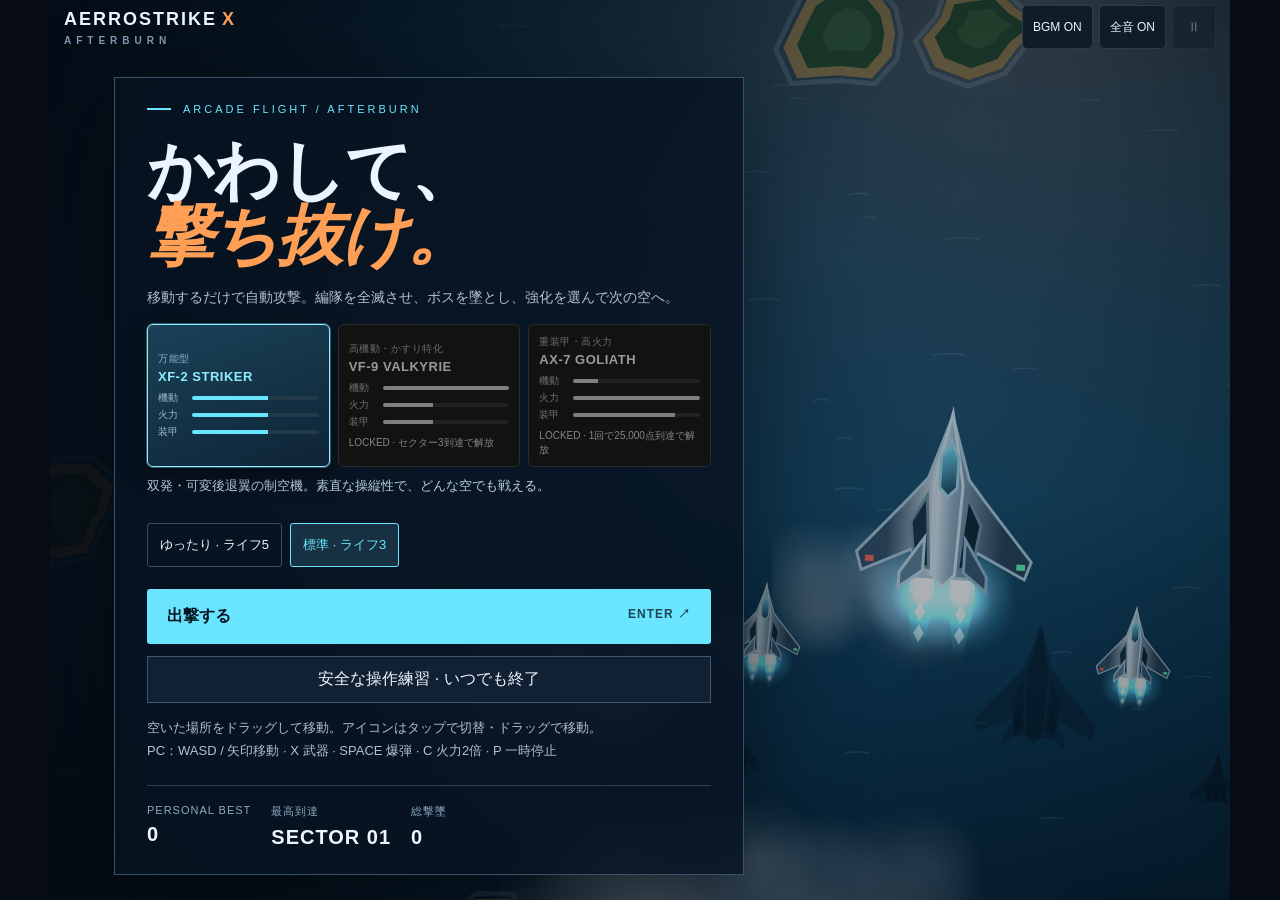
==== commit 164e7050: "Relicense under CC BY-NC-ND 4.0 Replace the GPL-3.0 LICENSE with the CC BY-NC-ND 4.0 International l" ====
--- a/index.html
+++ b/index.html
@@ -1,4 +1,4 @@
-<!doctype html><html lang="ja"><head><meta charset="utf-8"><meta name="viewport" content="width=device-width,initial-scale=1,viewport-fit=cover"><meta name="theme-color" content="#070d19"><meta name="description" content="3機の戦闘機、4つの武器、5つの空域と3体のボス。指先で切り抜けるアーケード空戦。"><title>AERROSTRIKE X — AFTERBURN</title><style>:root{color-scheme:dark;--cyan:#6ae5ff;--orange:#ff9e55;--muted:#8297af}*{box-sizing:border-box}body{margin:0;background:#070b13;color:#eaf5ff;font-family:Inter,'Arial',sans-serif;height:100dvh;overflow:hidden}button,a{-webkit-tap-highlight-color:transparent}button{font:inherit;color:inherit;cursor:pointer}button:focus-visible,a:focus-visible{outline:2px solid var(--cyan);outline-offset:3px}#app{max-width:1180px;margin:auto;height:100%;padding:0 24px;display:flex;flex-direction:column}header{height:78px;flex-shrink:0;display:flex;align-items:center;justify-content:space-between;border-bottom:1px solid #223040}.brand{font-size:20px;font-weight:900;letter-spacing:2px;text-decoration:none;color:inherit}.brand>span{color:var(--orange);margin-left:5px}.brand small{display:block;color:var(--muted);font-size:10px;letter-spacing:5px;margin-top:5px}.top-actions{display:flex;gap:10px}.top-actions button{background:#111c29;border:1px solid #2b3a4d;border-radius:5px;min-width:44px;height:38px;font-size:13px}#arena{position:relative;flex:1;min-height:0;margin-top:16px;border:1px solid #28394a;overflow:hidden;background:#081624}canvas{width:100%;height:100%;display:block;touch-action:none}#hud{position:absolute;top:22px;left:24px;right:24px;display:flex;justify-content:space-between;pointer-events:none;text-shadow:0 2px 6px #000}#hud small{display:block;font-size:11px;letter-spacing:2px;color:#a4b9cd}#hud strong{display:block;font-size:26px;letter-spacing:2px;margin-top:6px;font-variant-numeric:tabular-nums}#combo,#time{display:block;font-size:12px;margin-top:7px;color:var(--cyan)}.hud-right{text-align:right}#hp{color:var(--cyan)!important;font-size:18px!important}#bossbar{position:absolute;left:25%;right:25%;top:22px;color:#ff927e;font-size:10px;letter-spacing:2px;text-align:center}#bossbar i{display:block;background:#44212c;height:5px;margin-top:8px}#bossfill{display:block;background:#ff7667;height:100%;width:100%}#notice{position:absolute;top:23%;left:0;right:0;text-align:center;font-size:19px;letter-spacing:3px;color:#9feaff;pointer-events:none;text-shadow:0 2px 8px #000}.coordinates{position:absolute;bottom:12px;left:20px;right:20px;display:flex;justify-content:space-between;font-size:9px;color:#557084;letter-spacing:2px;pointer-events:none}#overlay{position:absolute;inset:0;display:flex;align-items:center;justify-content:center;padding:20px;background:linear-gradient(90deg,#06101bd9,#06101b36,#06101b9c);overflow:auto}#overlay[hidden]{display:none}#panel{width:100%;max-width:630px;padding:25px 32px;background:#091321d9;border:1px solid #395268;box-shadow:0 25px 100px #0007;backdrop-filter:blur(12px)}.eyebrow{font-size:11px;color:var(--cyan);letter-spacing:3px;display:flex;align-items:center;gap:12px}.eyebrow:before{content:'';width:24px;height:2px;background:var(--cyan)}h1{font-size:clamp(38px,6vw,66px);font-weight:900;letter-spacing:-2px;line-height:.98;margin:23px 0 17px}h1 span{display:block;color:var(--orange);font-style:italic}h2{font-size:28px;margin:17px 0}p{color:#b1c1d2;font-size:14px;line-height:1.8}.primary{width:100%;border:0;background:var(--cyan);color:#04131f;font-weight:800;padding:17px 20px;text-align:left;display:flex;justify-content:space-between;margin-top:22px;border-radius:3px}.primary:hover{background:#adf2ff}.secondary{padding:12px 16px;border:1px solid #41576d;background:#112033;margin-top:12px;width:100%}.record{display:flex;gap:32px;margin:22px 0 0;padding-top:18px;border-top:1px solid #314051;color:#8eabc2;font-size:11px;letter-spacing:1px}.record b{display:block;font-size:20px;color:#edf5ff;margin-top:7px}.instructions{font-size:12px;margin-bottom:0}.choices{display:grid;grid-template-columns:repeat(3,1fr);gap:10px;margin-top:22px}.choice{background:#11243a;border:1px solid #375673;text-align:left;padding:18px 12px;border-radius:4px}.choice:hover{border-color:var(--cyan);transform:translateY(-3px)}.choice strong{display:block;color:var(--cyan);font-size:17px;margin:10px 0}.choice small{font-size:12px;color:#b9ccdc;line-height:1.7;display:block}.difficulty{display:flex;gap:8px;margin-top:18px}.difficulty button{border:1px solid #3b4c60;background:transparent;padding:9px 15px;font-size:13px;border-radius:3px}.difficulty .selected{border-color:var(--cyan);color:var(--cyan);background:#173142}footer{display:flex;align-items:center;gap:12px;padding:17px 0 10px;flex-shrink:0}footer small{font-size:10px;letter-spacing:1px;color:#8096ac}.weapon-group{flex:1}.weapon-group>small{display:block;margin-bottom:7px}.weapon-group>small span{color:#566e83}#weapons{display:flex;gap:5px}#weapons button{min-width:65px;padding:8px 10px;background:#101d2a;border:1px solid #293d51;border-radius:3px;color:#8da9bf;font-size:12px}#weapons button.active{border-color:var(--cyan);color:#e6faff;background:#173242}#weapons button small{display:block;margin-top:4px;font-size:10px}#bomb,#boost{position:relative;min-width:138px;height:64px;background:#191f29;border:1px solid #5c4540;border-radius:4px;text-align:left;padding:10px 12px;overflow:hidden}#bomb>span,#boost>span{float:left;font-size:31px;color:var(--orange);margin-right:12px}#bomb b,#boost b{font-size:12px;display:block;line-height:1.8}#bomb small,#boost small{font-size:9px;letter-spacing:0}#bomb em{font-style:normal;color:var(--orange)}#boost{border-color:#275368;background:#0c2431}#boost>span{color:var(--cyan)}#boost i{position:absolute;bottom:0;left:0;height:3px;background:var(--cyan);width:0}button:disabled{opacity:.45;cursor:default}.desktop-hint{height:28px;color:#637b91;font-size:11px;display:flex;justify-content:space-between}.stats{display:grid;grid-template-columns:repeat(3,1fr);gap:10px}.stats b{display:block;font-size:24px;color:#effaff}.stats small{font-size:11px;color:#96adc3}@media(max-width:640px){#app{padding:0 10px;padding-top:env(safe-area-inset-top)}header{height:58px}.brand{font-size:15px}.brand small{font-size:8px;letter-spacing:3px}.top-actions button{height:34px}#arena{margin-top:8px}#hud{top:14px;left:14px;right:14px}#hud strong{font-size:22px}#bossbar{top:87px;left:17%;right:17%}#panel{padding:23px 20px}h1{font-size:46px}.record{margin-top:17px;padding-top:12px}.primary{margin-top:17px;padding:15px}footer{flex-wrap:wrap;gap:8px;padding:9px 0 calc(9px + env(safe-area-inset-bottom))}.weapon-group{flex:1 1 100%}.weapon-group>small{display:none}#weapons button{flex:1;padding:6px 4px;min-width:0}#bomb,#boost{flex:1;height:51px;padding:5px 12px}.desktop-hint{display:none}.coordinates{font-size:7px}.choices{gap:6px}.choice{padding:12px 8px}.choice strong{font-size:14px}.instructions{font-size:11px}.eyebrow{font-size:10px}.record b{font-size:17px}}@media(max-height:620px){header{height:45px}#panel{padding:12px 20px}h1{font-size:34px;margin:10px 0}.record,.instructions{display:none}p{margin:8px 0}.primary{margin-top:12px;padding:12px}.difficulty{margin-top:8px}footer{padding:6px 0}.desktop-hint{display:none}}@media(prefers-reduced-motion:reduce){*{scroll-behavior:auto}.choice:hover{transform:none}}
+<!doctype html><html lang="ja"><head><meta charset="utf-8"><meta name="viewport" content="width=device-width,initial-scale=1,viewport-fit=cover"><meta name="license" content="CC BY-NC-ND 4.0 — https://creativecommons.org/licenses/by-nc-nd/4.0/"><meta name="theme-color" content="#070d19"><meta name="description" content="3機の戦闘機、4つの武器、5つの空域と3体のボス。指先で切り抜けるアーケード空戦。"><title>AERROSTRIKE X — AFTERBURN</title><style>:root{color-scheme:dark;--cyan:#6ae5ff;--orange:#ff9e55;--muted:#8297af}*{box-sizing:border-box}body{margin:0;background:#070b13;color:#eaf5ff;font-family:Inter,'Arial',sans-serif;height:100dvh;overflow:hidden}button,a{-webkit-tap-highlight-color:transparent}button{font:inherit;color:inherit;cursor:pointer}button:focus-visible,a:focus-visible{outline:2px solid var(--cyan);outline-offset:3px}#app{max-width:1180px;margin:auto;height:100%;padding:0 24px;display:flex;flex-direction:column}header{height:78px;flex-shrink:0;display:flex;align-items:center;justify-content:space-between;border-bottom:1px solid #223040}.brand{font-size:20px;font-weight:900;letter-spacing:2px;text-decoration:none;color:inherit}.brand>span{color:var(--orange);margin-left:5px}.brand small{display:block;color:var(--muted);font-size:10px;letter-spacing:5px;margin-top:5px}.top-actions{display:flex;gap:10px}.top-actions button{background:#111c29;border:1px solid #2b3a4d;border-radius:5px;min-width:44px;height:38px;font-size:13px}#arena{position:relative;flex:1;min-height:0;margin-top:16px;border:1px solid #28394a;overflow:hidden;background:#081624}canvas{width:100%;height:100%;display:block;touch-action:none}#hud{position:absolute;top:22px;left:24px;right:24px;display:flex;justify-content:space-between;pointer-events:none;text-shadow:0 2px 6px #000}#hud small{display:block;font-size:11px;letter-spacing:2px;color:#a4b9cd}#hud strong{display:block;font-size:26px;letter-spacing:2px;margin-top:6px;font-variant-numeric:tabular-nums}#combo,#time{display:block;font-size:12px;margin-top:7px;color:var(--cyan)}.hud-right{text-align:right}#hp{color:var(--cyan)!important;font-size:18px!important}#bossbar{position:absolute;left:25%;right:25%;top:22px;color:#ff927e;font-size:10px;letter-spacing:2px;text-align:center}#bossbar i{display:block;background:#44212c;height:5px;margin-top:8px}#bossfill{display:block;background:#ff7667;height:100%;width:100%}#notice{position:absolute;top:23%;left:0;right:0;text-align:center;font-size:19px;letter-spacing:3px;color:#9feaff;pointer-events:none;text-shadow:0 2px 8px #000}.coordinates{position:absolute;bottom:12px;left:20px;right:20px;display:flex;justify-content:space-between;font-size:9px;color:#557084;letter-spacing:2px;pointer-events:none}#overlay{position:absolute;inset:0;display:flex;align-items:center;justify-content:center;padding:20px;background:linear-gradient(90deg,#06101bd9,#06101b36,#06101b9c);overflow:auto}#overlay[hidden]{display:none}#panel{width:100%;max-width:630px;padding:25px 32px;background:#091321d9;border:1px solid #395268;box-shadow:0 25px 100px #0007;backdrop-filter:blur(12px)}.eyebrow{font-size:11px;color:var(--cyan);letter-spacing:3px;display:flex;align-items:center;gap:12px}.eyebrow:before{content:'';width:24px;height:2px;background:var(--cyan)}h1{font-size:clamp(38px,6vw,66px);font-weight:900;letter-spacing:-2px;line-height:.98;margin:23px 0 17px}h1 span{display:block;color:var(--orange);font-style:italic}h2{font-size:28px;margin:17px 0}p{color:#b1c1d2;font-size:14px;line-height:1.8}.primary{width:100%;border:0;background:var(--cyan);color:#04131f;font-weight:800;padding:17px 20px;text-align:left;display:flex;justify-content:space-between;margin-top:22px;border-radius:3px}.primary:hover{background:#adf2ff}.secondary{padding:12px 16px;border:1px solid #41576d;background:#112033;margin-top:12px;width:100%}.record{display:flex;gap:32px;margin:22px 0 0;padding-top:18px;border-top:1px solid #314051;color:#8eabc2;font-size:11px;letter-spacing:1px}.record b{display:block;font-size:20px;color:#edf5ff;margin-top:7px}.instructions{font-size:12px;margin-bottom:0}.choices{display:grid;grid-template-columns:repeat(3,1fr);gap:10px;margin-top:22px}.choice{background:#11243a;border:1px solid #375673;text-align:left;padding:18px 12px;border-radius:4px}.choice:hover{border-color:var(--cyan);transform:translateY(-3px)}.choice strong{display:block;color:var(--cyan);font-size:17px;margin:10px 0}.choice small{font-size:12px;color:#b9ccdc;line-height:1.7;display:block}.difficulty{display:flex;gap:8px;margin-top:18px}.difficulty button{border:1px solid #3b4c60;background:transparent;padding:9px 15px;font-size:13px;border-radius:3px}.difficulty .selected{border-color:var(--cyan);color:var(--cyan);background:#173142}footer{display:flex;align-items:center;gap:12px;padding:17px 0 10px;flex-shrink:0}footer small{font-size:10px;letter-spacing:1px;color:#8096ac}.weapon-group{flex:1}.weapon-group>small{display:block;margin-bottom:7px}.weapon-group>small span{color:#566e83}#weapons{display:flex;gap:5px}#weapons button{min-width:65px;padding:8px 10px;background:#101d2a;border:1px solid #293d51;border-radius:3px;color:#8da9bf;font-size:12px}#weapons button.active{border-color:var(--cyan);color:#e6faff;background:#173242}#weapons button small{display:block;margin-top:4px;font-size:10px}#bomb,#boost{position:relative;min-width:138px;height:64px;background:#191f29;border:1px solid #5c4540;border-radius:4px;text-align:left;padding:10px 12px;overflow:hidden}#bomb>span,#boost>span{float:left;font-size:31px;color:var(--orange);margin-right:12px}#bomb b,#boost b{font-size:12px;display:block;line-height:1.8}#bomb small,#boost small{font-size:9px;letter-spacing:0}#bomb em{font-style:normal;color:var(--orange)}#boost{border-color:#275368;background:#0c2431}#boost>span{color:var(--cyan)}#boost i{position:absolute;bottom:0;left:0;height:3px;background:var(--cyan);width:0}button:disabled{opacity:.45;cursor:default}.desktop-hint{height:28px;color:#637b91;font-size:11px;display:flex;justify-content:space-between}.stats{display:grid;grid-template-columns:repeat(3,1fr);gap:10px}.stats b{display:block;font-size:24px;color:#effaff}.stats small{font-size:11px;color:#96adc3}@media(max-width:640px){#app{padding:0 10px;padding-top:env(safe-area-inset-top)}header{height:58px}.brand{font-size:15px}.brand small{font-size:8px;letter-spacing:3px}.top-actions button{height:34px}#arena{margin-top:8px}#hud{top:14px;left:14px;right:14px}#hud strong{font-size:22px}#bossbar{top:87px;left:17%;right:17%}#panel{padding:23px 20px}h1{font-size:46px}.record{margin-top:17px;padding-top:12px}.primary{margin-top:17px;padding:15px}footer{flex-wrap:wrap;gap:8px;padding:9px 0 calc(9px + env(safe-area-inset-bottom))}.weapon-group{flex:1 1 100%}.weapon-group>small{display:none}#weapons button{flex:1;padding:6px 4px;min-width:0}#bomb,#boost{flex:1;height:51px;padding:5px 12px}.desktop-hint{display:none}.coordinates{font-size:7px}.choices{gap:6px}.choice{padding:12px 8px}.choice strong{font-size:14px}.instructions{font-size:11px}.eyebrow{font-size:10px}.record b{font-size:17px}}@media(max-height:620px){header{height:45px}#panel{padding:12px 20px}h1{font-size:34px;margin:10px 0}.record,.instructions{display:none}p{margin:8px 0}.primary{margin-top:12px;padding:12px}.difficulty{margin-top:8px}footer{padding:6px 0}.desktop-hint{display:none}}@media(prefers-reduced-motion:reduce){*{scroll-behavior:auto}.choice:hover{transform:none}}
 /* Player-first clarity and touch targets */
 #app{max-width:940px}.top-actions{gap:6px}.top-actions button{min-height:44px;padding:0 10px}.brand{font-size:18px}#overlay{align-items:safe center}#panel{max-height:100%;overflow-y:auto;overscroll-behavior:contain}#mission{position:absolute;top:96px;left:24px;right:24px;pointer-events:none;color:#c8e4f2;font-size:13px;letter-spacing:.3px}#mission>i{display:block;height:2px;background:#224253;margin-top:8px}#missionfill{display:block;height:100%;background:#6ae5ff;width:0}#bossbar{top:129px;left:24%;right:24%}#bossbar span{font-size:11px}#notice{top:34%;font-size:16px;letter-spacing:1px;padding:0 12px}#guide{position:absolute;bottom:35px;left:12px;right:12px;text-align:center;border:1px solid #517383;background:#091c2deb;padding:12px;font-size:14px;line-height:1.6;pointer-events:none;color:#d3f3ff}#guide[hidden]{display:none}#guide button{pointer-events:auto;display:block;min-height:44px;margin:8px auto 0;background:#6ae5ff;color:#071726;border:0;border-radius:3px;padding:8px 20px;font-weight:700}.combo-track{display:block;height:3px;width:110px;background:#243e4a;margin-top:6px}#combofill{display:block;background:#79f0d1;height:100%;width:0}#weapons button{min-height:46px;font-size:14px}#weapons button small{font-size:12px}#bomb,#boost{min-width:162px}#bomb b,#boost b{font-size:14px}#bomb small,#boost small{font-size:11px}#boost.ready{border-color:#c0f8ff;box-shadow:0 0 16px #5bdfff35;background:#153b4b}.next-tip{border-left:3px solid #72d4ed;padding-left:12px;color:#ddedf6}.difficulty button{min-height:44px;padding:9px 12px}.instructions{font-size:13px}.coordinates{display:none}.record{gap:20px}.choice:disabled{transform:none}.stats small{font-size:13px}.choice small{font-size:13px}
 @media(max-width:640px){#app{padding-left:8px;padding-right:8px}.brand{font-size:12px;letter-spacing:1px}.brand small{letter-spacing:2px}.top-actions button{font-size:11px;min-width:40px;padding:0 7px}.top-actions{gap:4px}#hud strong{font-size:20px}#hp{font-size:14px!important}#mission{top:94px;left:14px;right:14px;font-size:12px}#bossbar{top:123px}#notice{top:38%}#bomb,#boost{min-width:0;height:56px}#bomb>span,#boost>span{font-size:24px;margin-right:8px}#boost small,#bomb small{font-size:10px}#weapons button{padding:5px;min-height:44px}#panel{padding:20px 17px}h1{font-size:40px}.record{display:none}.difficulty{gap:6px}.difficulty button{font-size:12px;flex:1}footer{padding-bottom:calc(6px + env(safe-area-inset-bottom))}.choice strong{font-size:15px}.choices{grid-template-columns:1fr}.choice{padding:9px 12px}.choice strong{margin:4px 0}.choice small:first-child{display:none}}
